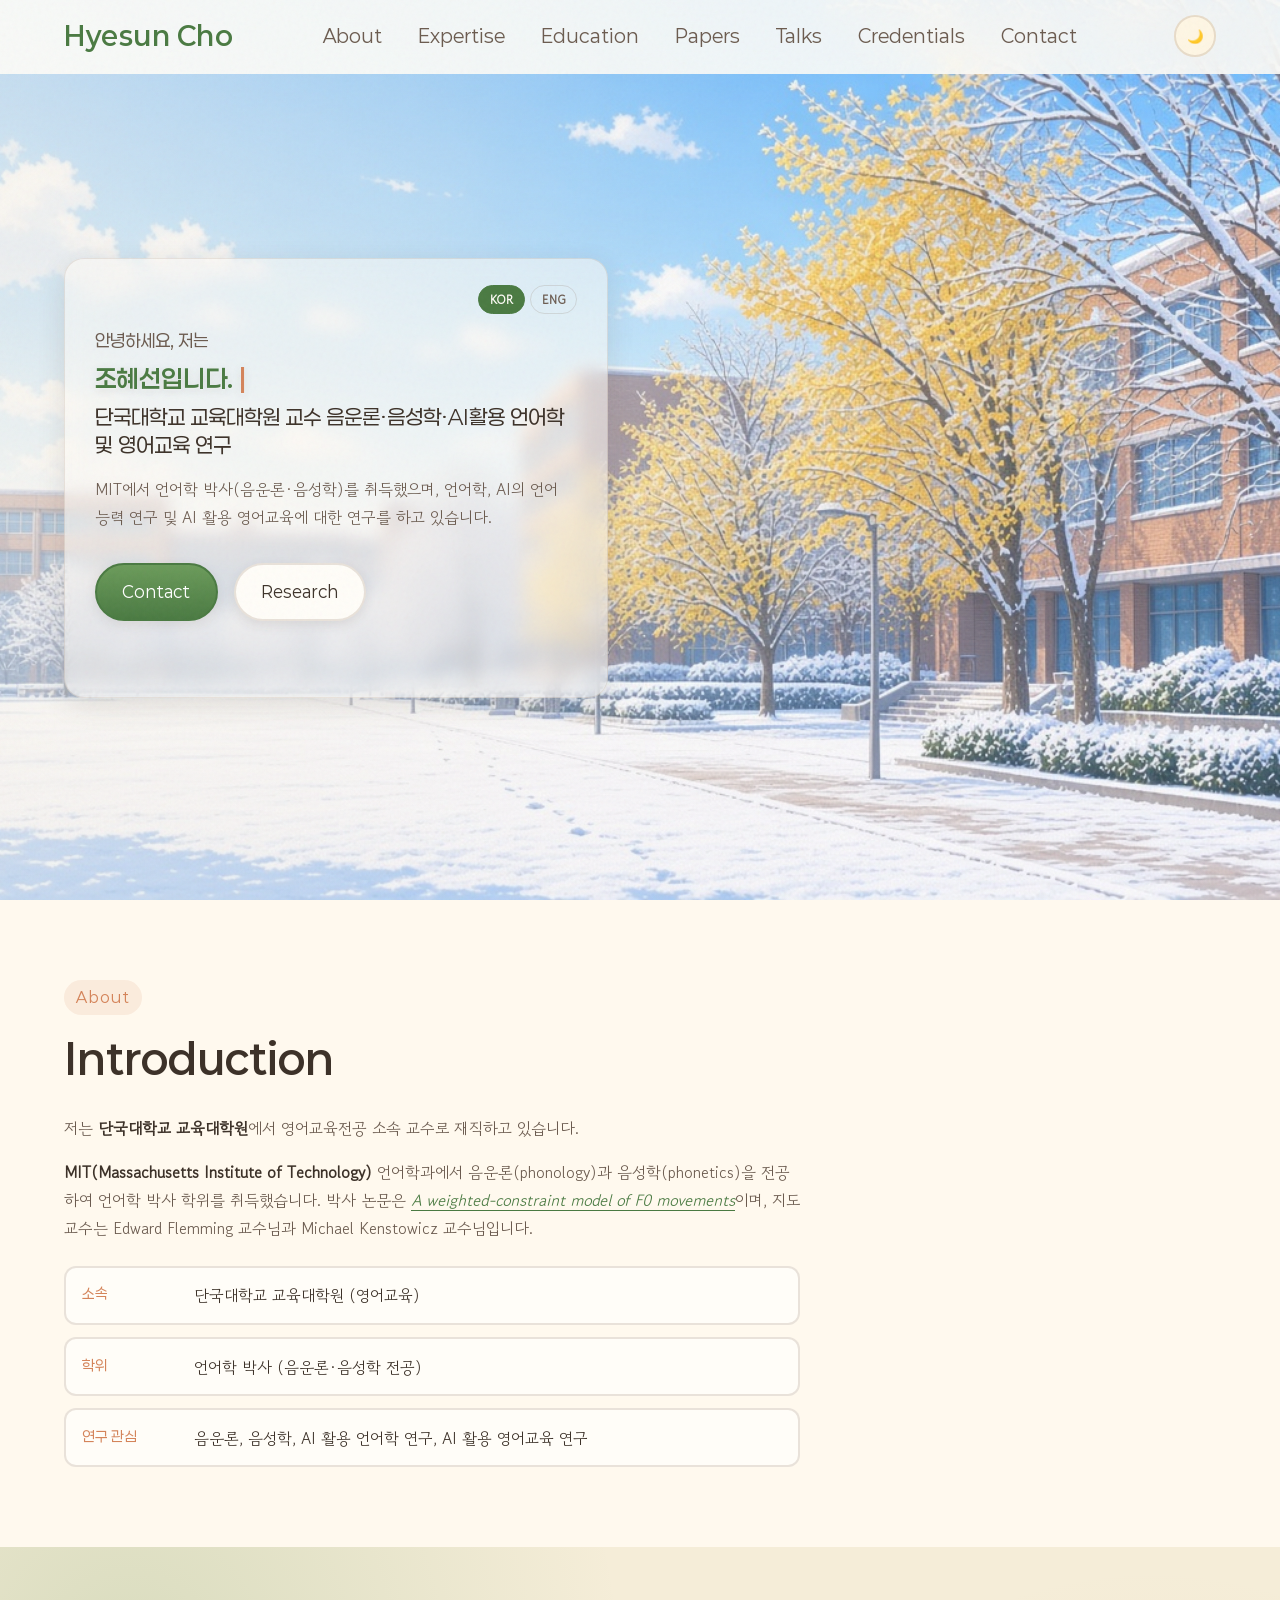
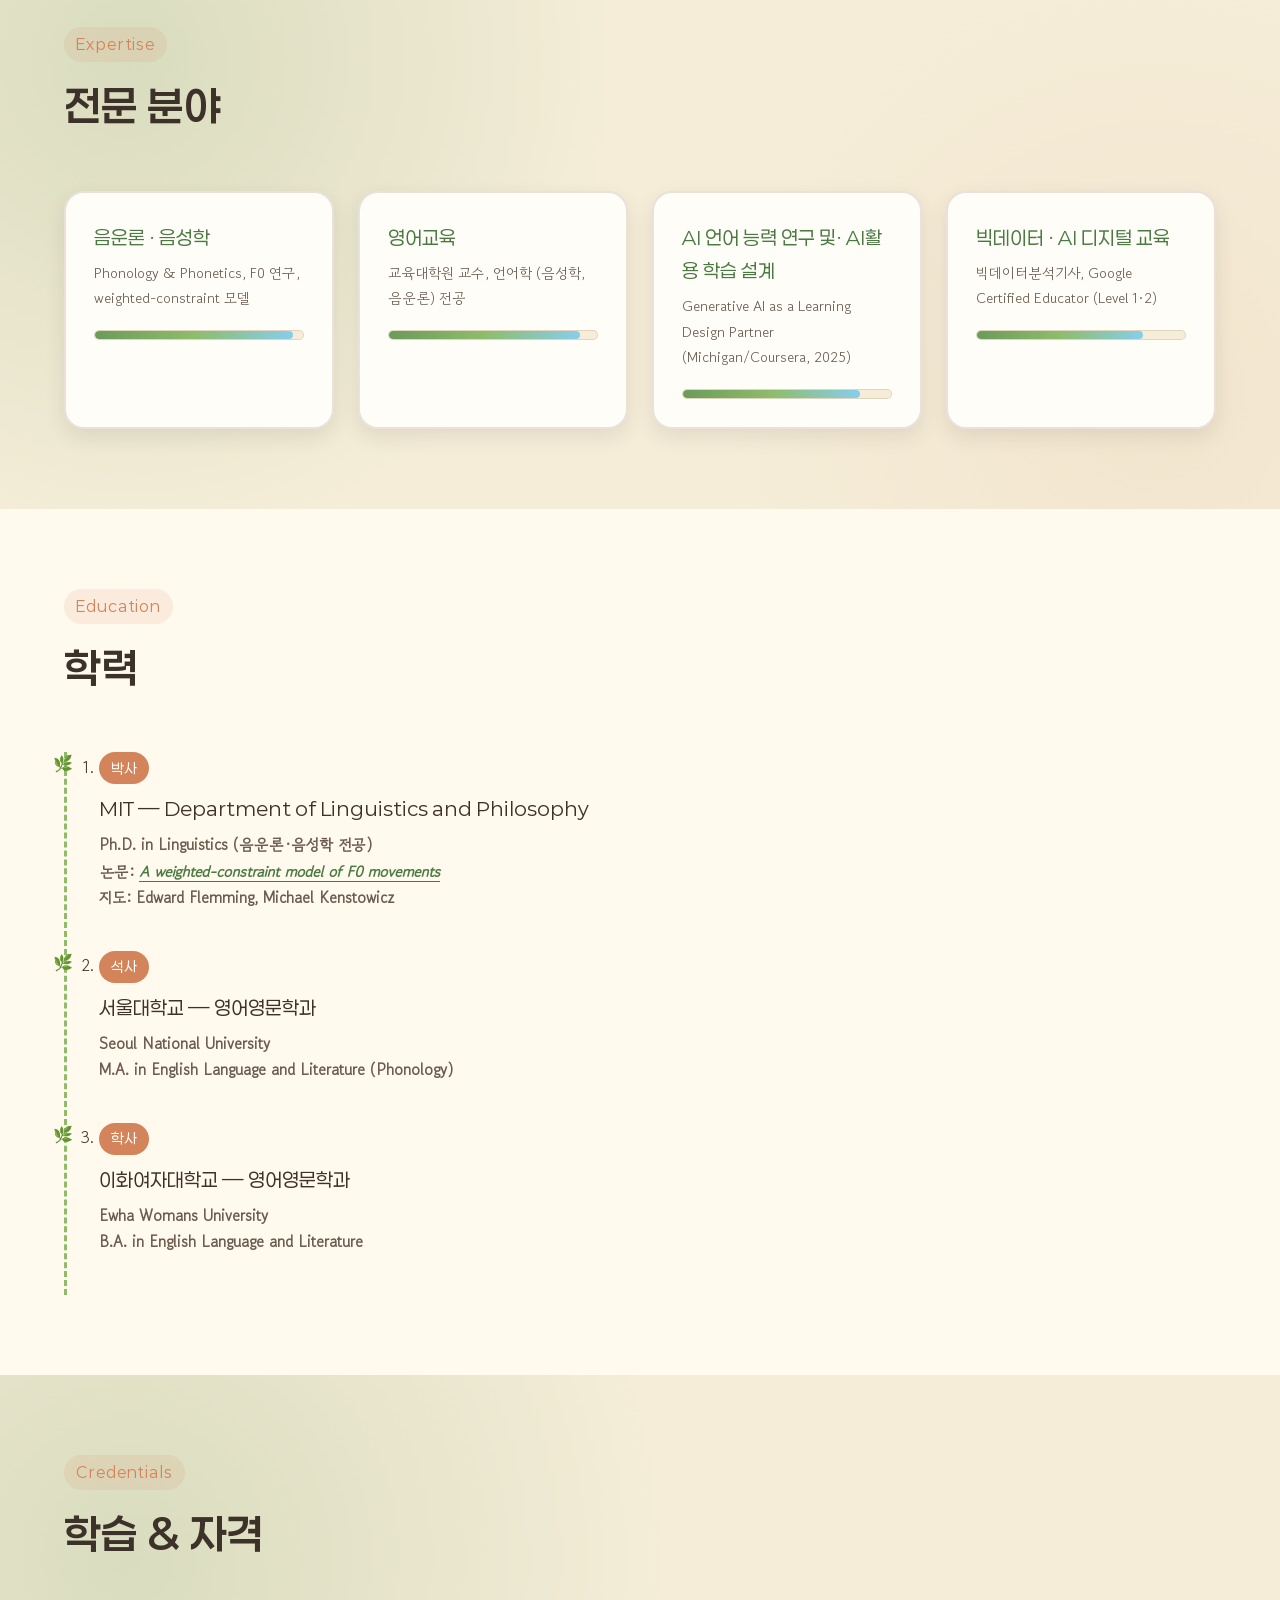
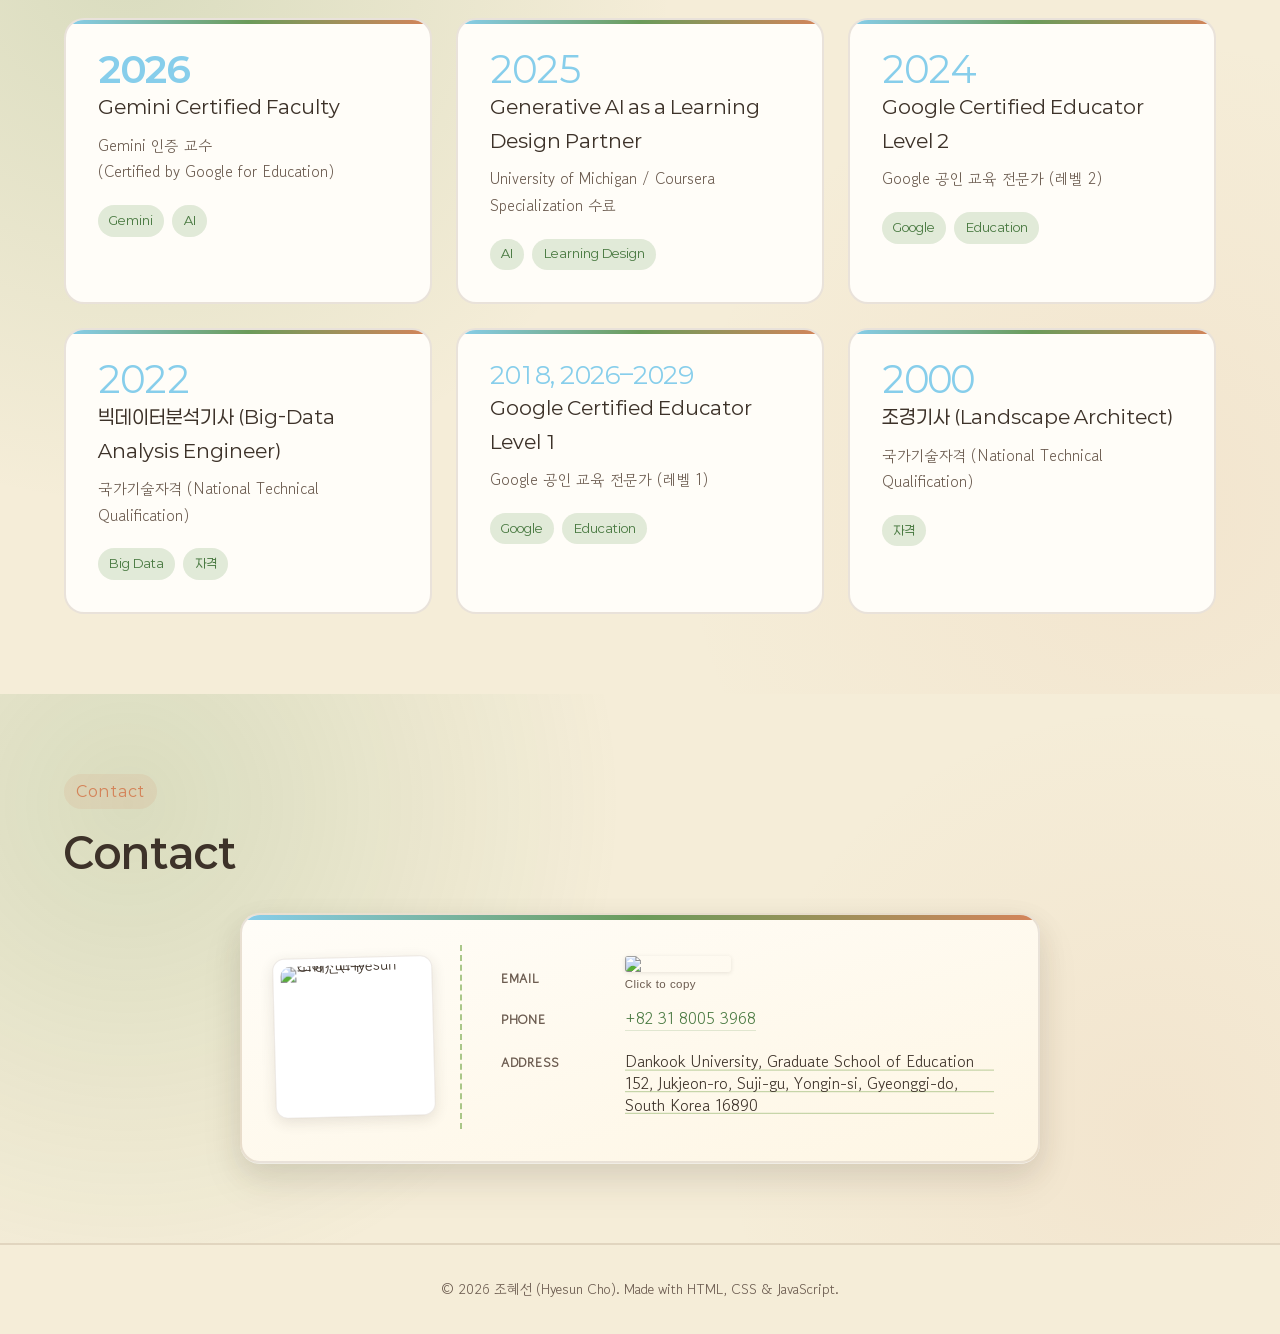
==== index.html @ 1b929aa4 "Paperlogy를 사이트에 넣어 휴대폰에서도 제목 글씨가 같게 보이게 한다. Co-authored-by: Cursor <cursoragent@cursor.com>" ====
<!DOCTYPE html>
<html lang="ko">
<head>
  <meta charset="UTF-8" />
  <meta name="viewport" content="width=device-width, initial-scale=1.0" />
  <meta name="description" content="조혜선(Hyesun Cho) 교수 자기소개 — 단국대학교 교육대학원, 음운론·음성학" />
  <title>조혜선 (Hyesun Cho) | 자기소개</title>
  <link rel="preconnect" href="https://fonts.googleapis.com" />
  <link rel="preconnect" href="https://fonts.gstatic.com" crossorigin />
  <link href="https://fonts.googleapis.com/css2?family=Gowun+Dodum&display=swap" rel="stylesheet" />
  <link rel="stylesheet" href="style.css" />
</head>
<body>
  <a class="skip-link" href="#main">본문으로 건너뛰기</a>

  <header class="site-header" id="top">
    <nav class="nav" aria-label="주요 메뉴">
      <a class="nav__logo" href="index.html">Hyesun Cho</a>
      <button class="nav__toggle" id="menuToggle" aria-expanded="false" aria-controls="navMenu" aria-label="메뉴 열기">
        <span></span>
        <span></span>
        <span></span>
      </button>
      <ul class="nav__menu" id="navMenu">
        <li><a href="#about" class="nav__link">About</a></li>
        <li><a href="#skills" class="nav__link">Expertise</a></li>
        <li><a href="#experience" class="nav__link">Education</a></li>
        <li><a href="papers.html" class="nav__link">Papers</a></li>
        <li><a href="talks.html" class="nav__link">Talks</a></li>
        <li><a href="#projects" class="nav__link">Credentials</a></li>
        <li><a href="#contact" class="nav__link">Contact</a></li>
      </ul>
      <button class="theme-toggle" id="themeToggle" aria-label="다크 모드 전환">
        <span class="theme-toggle__icon" aria-hidden="true">🌙</span>
      </button>
    </nav>
  </header>

  <main id="main">
    <section class="hero" aria-labelledby="heroTitle">
      <div class="hero__backdrop" aria-hidden="true">
        <img class="hero__bg-image" id="heroBgImage" src="hero-bg-campus-ginkgo.jpg" alt="" />
        <div class="hero__overlay"></div>
      </div>

      <div class="hero__inner">
        <div class="hero__content reveal" id="heroContent" lang="ko">
        <div class="hero__lang" role="group" aria-label="언어 선택">
          <button type="button" class="hero__lang-btn is-active" data-lang="ko" aria-pressed="true">KOR</button>
          <button type="button" class="hero__lang-btn" data-lang="en" aria-pressed="false">ENG</button>
        </div>
        <p class="hero__greeting" id="heroGreeting">안녕하세요, 저는</p>
        <h1 class="hero__title" id="heroTitle">
          <span class="hero__name" id="typedName"></span>
          <span class="hero__cursor" aria-hidden="true">|</span>
        </h1>
        <p class="hero__subtitle">
          <span class="hero__subtitle-line" id="heroSubtitle1">단국대학교 교육대학원 교수</span>
          <span class="hero__subtitle-line" id="heroSubtitle2">음운론·음성학·AI활용 언어학 및 영어교육 연구</span>
        </p>
        <p class="hero__desc" id="heroDesc">
          MIT에서 언어학 박사(음운론·음성학)를 취득했으며,
          언어학, AI의 언어 능력 연구 및 AI 활용 영어교육에 대한 연구를 하고 있습니다.
        </p>
        <div class="hero__actions">
          <a href="#contact" class="btn btn--primary"> Contact </a>
          <a href="papers.html" class="btn btn--ghost"> Research </a>
        </div>
        </div>
      </div>
    </section>

    <section class="section" id="about" aria-labelledby="aboutTitle">
      <div class="container">
        <header class="section__header reveal">
          <span class="section__label">About</span>
          <h2 class="section__title" id="aboutTitle"> Introduction </h2>
        </header>
        <div class="about reveal">
          <div class="about__text">
            <p>
              저는 <strong>단국대학교 교육대학원</strong>에서 영어교육전공 소속 교수로 재직하고 있습니다.
            </p>
            <p>
              <strong>MIT(Massachusetts Institute of Technology)</strong> 언어학과에서
              음운론(phonology)과 음성학(phonetics)을 전공하여 언어학 박사 학위를 취득했습니다.
              박사 논문은 <a href="https://dspace.mit.edu/handle/1721.1/62312" target="_blank" rel="noopener noreferrer"><em>A weighted-constraint model of F0 movements</em></a>이며,
              지도교수는 Edward Flemming 교수님과 Michael Kenstowicz 교수님입니다.
            </p>
            <ul class="about__facts">
              <li>
                <span class="about__fact-label">소속</span>
                <span>단국대학교 교육대학원 (영어교육)</span>
              </li>
              <li>
                <span class="about__fact-label">학위</span>
                <span>언어학 박사 (음운론·음성학 전공)</span>
              </li>
              <li>
                <span class="about__fact-label">연구 관심</span>
                <span>음운론, 음성학, AI 활용 언어학 연구, AI 활용 영어교육 연구</span>
              </li>
            </ul>
          </div>
        </div>
      </div>
    </section>

    <section class="section section--alt" id="skills" aria-labelledby="skillsTitle">
      <div class="container">
        <header class="section__header reveal">
          <span class="section__label">Expertise</span>
          <h2 class="section__title" id="skillsTitle">전문 분야</h2>
        </header>
        <ul class="skills-grid reveal">
          <li class="skill-card">
            <h3>음운론 · 음성학</h3>
            <p>Phonology &amp; Phonetics, F0 연구, weighted-constraint 모델</p>
            <div class="skill-bar" data-level="95"><span></span></div>
          </li>
          <li class="skill-card">
            <h3>영어교육</h3>
            <p>교육대학원 교수, 언어학 (음성학, 음운론) 전공</p>
            <div class="skill-bar" data-level="92"><span></span></div>
          </li>
          <li class="skill-card">
            <h3> AI 언어 능력 연구 및· AI활용 학습 설계</h3>
            <p>Generative AI as a Learning Design Partner (Michigan/Coursera, 2025)</p>
            <div class="skill-bar" data-level="85"><span></span></div>
          </li>
          <li class="skill-card">
            <h3>빅데이터 · AI 디지털 교육</h3>
            <p>빅데이터분석기사, Google Certified Educator (Level 1·2)</p>
            <div class="skill-bar" data-level="80"><span></span></div>
          </li>
        </ul>
      </div>
    </section>

    <section class="section" id="experience" aria-labelledby="expTitle">
      <div class="container">
        <header class="section__header reveal">
          <span class="section__label">Education</span>
          <h2 class="section__title" id="expTitle">학력</h2>
        </header>
        <ol class="timeline reveal">
          <li class="timeline__item">
            <time datetime="mit-phd">박사</time>
            <h3>MIT — Department of Linguistics and Philosophy</h3>
            <p>
              Ph.D. in Linguistics (음운론·음성학 전공)<br />
              논문: <a href="https://dspace.mit.edu/handle/1721.1/62312" target="_blank" rel="noopener noreferrer"><em>A weighted-constraint model of F0 movements</em></a><br />
              지도: Edward Flemming, Michael Kenstowicz
            </p>
          </li>
          <li class="timeline__item">
            <time datetime="snu-ma">석사</time>
            <h3>서울대학교 — 영어영문학과</h3>
            <p>
              Seoul National University<br />
              M.A. in English Language and Literature (Phonology)
            </p>
          </li>
          <li class="timeline__item">
            <time datetime="ewha-ba">학사</time>
            <h3>이화여자대학교 — 영어영문학과</h3>
            <p>
              Ewha Womans University<br />
              B.A. in English Language and Literature
            </p>
          </li>
        </ol>
      </div>
    </section>

    <section class="section section--alt" id="projects" aria-labelledby="projectsTitle">
      <div class="container">
        <header class="section__header reveal">
          <span class="section__label">Credentials</span>
          <h2 class="section__title" id="projectsTitle">학습 &amp; 자격</h2>
        </header>
        <div class="projects reveal">
          <article class="project-card" tabindex="0">
            <span class="project-card__num"><strong>2026</strong></span>
            <h3>Gemini Certified Faculty</h3>
            <p>Gemini 인증 교수<br />(Certified by Google for Education)</p>
            <ul class="project-card__tags">
              <li>Gemini</li>
              <li>AI</li>
            </ul>
          </article>
          <article class="project-card" tabindex="0">
            <span class="project-card__num">2025</span>
            <h3>Generative AI as a Learning Design Partner</h3>
            <p>University of Michigan / Coursera Specialization 수료</p>
            <ul class="project-card__tags">
              <li>AI</li>
              <li>Learning Design</li>
            </ul>
          </article>
          <article class="project-card" tabindex="0">
            <span class="project-card__num">2024</span>
            <h3>Google Certified Educator Level 2</h3>
            <p>Google 공인 교육 전문가 (레벨 2)</p>
            <ul class="project-card__tags">
              <li>Google</li>
              <li>Education</li>
            </ul>
          </article>
          <article class="project-card" tabindex="0">
            <span class="project-card__num">2022</span>
            <h3>빅데이터분석기사 (Big-Data Analysis Engineer)</h3>
            <p>국가기술자격 (National Technical Qualification)</p>
            <ul class="project-card__tags">
              <li>Big Data</li>
              <li>자격</li>
            </ul>
          </article>
          <article class="project-card" tabindex="0">
            <span class="project-card__num project-card__num--range">2018, 2026–2029</span>
            <h3>Google Certified Educator Level 1</h3>
            <p>Google 공인 교육 전문가 (레벨 1)</p>
            <ul class="project-card__tags">
              <li>Google</li>
              <li>Education</li>
            </ul>
          </article>
          <article class="project-card" tabindex="0">
            <span class="project-card__num">2000</span>
            <h3>조경기사 (Landscape Architect)</h3>
            <p>국가기술자격 (National Technical Qualification)</p>
            <ul class="project-card__tags">
              <li>자격</li>
            </ul>
          </article>
        </div>
      </div>
    </section>

    <section class="section section--alt" id="contact" aria-labelledby="contactTitle">
      <div class="container">
        <header class="section__header reveal">
          <span class="section__label">Contact</span>
          <h2 class="section__title" id="contactTitle">Contact</h2>
        </header>
        <div class="contact-panel reveal">
          <div class="contact-panel__inner">
            <figure class="contact-panel__photo">
              <img src="profile.png" alt="조혜선(Hyesun Cho) 교수" width="160" height="160" loading="lazy" />
            </figure>
            <dl class="contact-list">
              <div class="contact-list__row">
                <dt>Email</dt>
                <dd>
                  <button
                    type="button"
                    class="contact-email-copy"
                    data-copy="hscho@dankook.ac.kr"
                    aria-label="이메일 주소 복사: hscho@dankook.ac.kr"
                  >
                    <img
                      src="email-hscho.png"
                      alt="hscho@dankook.ac.kr"
                      width="240"
                      height="36"
                      loading="lazy"
                    />
                    <span class="contact-email-copy__hint">Click to copy</span>
                  </button>
                </dd>
              </div>
              <div class="contact-list__row">
                <dt>Phone</dt>
                <dd><a href="tel:+823180053968">+82 31 8005 3968</a></dd>
              </div>
              <div class="contact-list__row">
                <dt>Address</dt>
                <dd class="contact-list__address-note">
                  Dankook University, Graduate School of Education<br />
                  152, Jukjeon-ro, Suji-gu, Yongin-si, Gyeonggi-do, South Korea 16890
                </dd>
              </div>
            </dl>
          </div>
        </div>
      </div>
    </section>
  </main>

  <footer class="site-footer">
    <p>&copy; <span id="year"></span> 조혜선 (Hyesun Cho). Made with HTML, CSS &amp; JavaScript.</p>
    <a href="#top" class="back-to-top" id="backToTop" aria-label="맨 위로">
      <span class="back-to-top__arrow" aria-hidden="true">↑</span>
      <span class="back-to-top__label">TOP</span>
    </a>
  </footer>

  <script src="script.js"></script>
</body>
</html>
---- style.css ----
@font-face {
  font-family: "Paperlogy";
  font-weight: 400;
  font-style: normal;
  font-display: swap;
  src: url("fonts/Paperlogy-4Regular.woff2") format("woff2");
}

@font-face {
  font-family: "Paperlogy";
  font-weight: 600;
  font-style: normal;
  font-display: swap;
  src: url("fonts/Paperlogy-6SemiBold.woff2") format("woff2");
}

@font-face {
  font-family: "Paperlogy";
  font-weight: 700;
  font-style: normal;
  font-display: swap;
  src: url("fonts/Paperlogy-7Bold.woff2") format("woff2");
}

/* ===== Ghibli-inspired design tokens ===== */
:root {
  --font-sans: "Gowun Dodum", "Apple SD Gothic Neo", "Malgun Gothic", sans-serif;
  --font-display: "Paperlogy", "Apple SD Gothic Neo", "Malgun Gothic", sans-serif;

  --color-sky-top: #4DB8E8;
  --color-sky-mid: #87CEEB;
  --color-sky-bottom: #C8EBFA;
  --color-grass: #6b9b5a;
  --color-grass-dark: #4a7a42;
  --color-hill: #8fbc6b;
  --color-bg: #fff9ee;
  --color-bg-alt: #f5edd8;
  --color-surface: #fffdf8;
  --color-surface-warm: #fef6e4;
  --color-text: #3d3229;
  --color-text-muted: #6b5b4f;
  --color-accent: #5a8f4a;
  --color-accent-warm: #d4845a;
  --color-accent-soft: rgba(90, 143, 74, 0.18);
  --color-accent-hover: #4a7a3e;
  --color-border: rgba(109, 76, 46, 0.15);
  --color-shadow: rgba(61, 50, 41, 0.1);
  --color-cloud: rgba(255, 255, 255, 0.92);

  --header-height: 4.5rem;
  --radius: 1.25rem;
  --radius-sm: 0.75rem;
  --radius-pill: 999px;
  --transition: 0.3s cubic-bezier(0.4, 0, 0.2, 1);
  --max-width: 72rem;
}

[data-theme="dark"] {
  --color-sky-top: #1a2d42;
  --color-sky-mid: #243b55;
  --color-sky-bottom: #2d4a63;
  --color-grass: #3d5c3a;
  --color-grass-dark: #2a4228;
  --color-hill: #4a6b48;
  --color-bg: #1e2a35;
  --color-bg-alt: #243240;
  --color-surface: #2a3844;
  --color-surface-warm: #2f3d4a;
  --color-text: #f0ebe3;
  --color-text-muted: #b8aea3;
  --color-accent: #8fbc6b;
  --color-accent-warm: #e8a87c;
  --color-accent-soft: rgba(143, 188, 107, 0.2);
  --color-accent-hover: #a8d484;
  --color-border: rgba(240, 235, 227, 0.12);
  --color-shadow: rgba(0, 0, 0, 0.35);
  --color-cloud: rgba(255, 255, 255, 0.08);
}

/* ===== Reset & base ===== */
*,
*::before,
*::after {
  box-sizing: border-box;
  margin: 0;
  padding: 0;
}

html {
  scroll-behavior: smooth;
}

body {
  font-family: var(--font-sans);
  font-size: 1rem;
  line-height: 1.75;
  color: var(--color-text);
  background: var(--color-bg);
  transition: background var(--transition), color var(--transition);
  overflow-x: hidden;
}

body::before {
  content: "";
  position: fixed;
  inset: 0;
  pointer-events: none;
  z-index: 9998;
  opacity: 0.04;
  background-image: url("data:image/svg+xml,%3Csvg viewBox='0 0 256 256' xmlns='http://www.w3.org/2000/svg'%3E%3Cfilter id='n'%3E%3CfeTurbulence type='fractalNoise' baseFrequency='0.9' numOctaves='4' stitchTiles='stitch'/%3E%3C/filter%3E%3Crect width='100%25' height='100%25' filter='url(%23n)'/%3E%3C/svg%3E");
}

img {
  max-width: 100%;
  display: block;
}

a {
  color: var(--color-accent);
  text-decoration: none;
}

a:hover {
  color: var(--color-accent-hover);
}

ul {
  list-style: none;
}

/* ===== Utilities ===== */
.container {
  width: min(100% - 2rem, var(--max-width));
  margin-inline: auto;
}

.skip-link {
  position: absolute;
  top: -100%;
  left: 1rem;
  z-index: 9999;
  padding: 0.5rem 1rem;
  background: var(--color-accent);
  color: #fff;
  border-radius: var(--radius-sm);
  font-family: var(--font-display);
}

.skip-link:focus {
  top: 1rem;
}

.reveal {
  opacity: 0;
  transform: translateY(1.5rem);
  transition: opacity 0.7s ease, transform 0.7s ease;
}

.reveal.is-visible {
  opacity: 1;
  transform: translateY(0);
}

.papers-page .papers-category.reveal,
.talks-page .papers-category.reveal {
  opacity: 1;
  transform: none;
}

/* ===== Header & nav ===== */
.site-header {
  position: fixed;
  inset: 0 0 auto;
  z-index: 100;
  min-height: var(--header-height);
  background: color-mix(in srgb, var(--color-surface) 88%, transparent);
  backdrop-filter: blur(14px);
  border-bottom: 2px solid transparent;
  transition: border-color var(--transition), box-shadow var(--transition);
}

.site-header.is-scrolled {
  border-color: var(--color-border);
  box-shadow: 0 4px 20px var(--color-shadow);
}

.nav {
  display: flex;
  align-items: center;
  justify-content: space-between;
  min-height: var(--header-height);
  padding: 0.65rem 0;
  width: min(100% - 2rem, var(--max-width));
  margin-inline: auto;
  gap: 1rem;
}

.nav__logo {
  font-family: var(--font-display);
  font-size: clamp(1.25rem, 2.8vw, 1.65rem);
  font-weight: 600;
  color: var(--color-grass-dark);
  letter-spacing: 0.02em;
  white-space: nowrap;
  flex-shrink: 0;
}

[data-theme="dark"] .nav__logo {
  color: var(--color-accent);
}

.nav__menu {
  display: flex;
  flex-wrap: wrap;
  justify-content: flex-end;
  gap: 0.4rem 0.25rem;
}

.nav__link {
  padding: 0.55rem 1rem;
  font-family: var(--font-display);
  font-size: clamp(1rem, 1.5vw, 1.15rem);
  font-weight: 400;
  color: var(--color-text-muted);
  border-radius: var(--radius-pill);
  transition: color var(--transition), background var(--transition), transform 0.15s ease;
}

.nav__link:hover,
.nav__link.is-active {
  color: var(--color-grass-dark);
  background: var(--color-accent-soft);
}

[data-theme="dark"] .nav__link:hover,
[data-theme="dark"] .nav__link.is-active {
  color: var(--color-accent);
}

.nav__toggle {
  display: none;
  flex-direction: column;
  gap: 5px;
  padding: 0.5rem;
  background: var(--color-surface-warm);
  border: 2px solid var(--color-border);
  border-radius: var(--radius-sm);
  cursor: pointer;
}

.nav__toggle span {
  display: block;
  width: 22px;
  height: 2px;
  background: var(--color-text);
  border-radius: 2px;
  transition: transform var(--transition), opacity var(--transition);
}

.nav__toggle.is-open span:nth-child(1) {
  transform: translateY(7px) rotate(45deg);
}

.nav__toggle.is-open span:nth-child(2) {
  opacity: 0;
}

.nav__toggle.is-open span:nth-child(3) {
  transform: translateY(-7px) rotate(-45deg);
}

.theme-toggle {
  display: flex;
  align-items: center;
  justify-content: center;
  width: 2.6rem;
  height: 2.6rem;
  margin-left: 0.5rem;
  border: 2px solid var(--color-border);
  border-radius: 50%;
  background: var(--color-surface-warm);
  cursor: pointer;
  transition: transform var(--transition), background var(--transition);
}

.theme-toggle:hover {
  transform: scale(1.08) rotate(-8deg);
}

/* ===== Buttons ===== */
.btn {
  display: inline-flex;
  align-items: center;
  justify-content: center;
  padding: 0.8rem 1.6rem;
  font-family: var(--font-display);
  font-size: 1rem;
  font-weight: 400;
  border-radius: var(--radius-pill);
  border: 2px solid transparent;
  cursor: pointer;
  transition: background var(--transition), color var(--transition), border-color var(--transition), transform 0.15s ease, box-shadow var(--transition);
  box-shadow: 0 4px 12px var(--color-shadow);
}

.btn:active {
  transform: scale(0.97);
}

.btn--primary {
  background: linear-gradient(180deg, var(--color-grass) 0%, var(--color-grass-dark) 100%);
  color: #fff;
  border-color: var(--color-grass-dark);
}

.btn--primary:hover {
  background: linear-gradient(180deg, var(--color-hill) 0%, var(--color-grass) 100%);
  color: #fff;
  box-shadow: 0 6px 18px var(--color-shadow);
}

.btn--ghost {
  border-color: var(--color-border);
  color: var(--color-text);
  background: var(--color-surface);
}

.btn--ghost:hover {
  border-color: var(--color-accent-warm);
  color: var(--color-accent-warm);
  background: var(--color-surface-warm);
}

.btn--full {
  width: 100%;
}

/* ===== Hero — Ghibli countryside ===== */
.hero {
  position: relative;
  min-height: 100vh;
  display: flex;
  align-items: center;
  padding: calc(var(--header-height) + 3rem) 1rem 4rem;
  overflow: hidden;
}

.hero__backdrop {
  position: absolute;
  inset: 0;
  z-index: 0;
  pointer-events: none;
}

.hero__bg-image {
  width: 100%;
  height: 100%;
  object-fit: cover;
  object-position: center 40%;
}

.hero__overlay {
  position: absolute;
  inset: 0;
  background: linear-gradient(
    105deg,
    rgba(245, 240, 230, 0.55) 0%,
    rgba(245, 240, 230, 0.38) 32%,
    rgba(245, 240, 230, 0.18) 50%,
    rgba(245, 240, 230, 0.06) 70%,
    transparent 100%
  );
}

[data-theme="dark"] .hero__overlay {
  background: linear-gradient(
    105deg,
    rgba(30, 42, 53, 0.65) 0%,
    rgba(30, 42, 53, 0.45) 32%,
    rgba(30, 42, 53, 0.22) 50%,
    rgba(30, 42, 53, 0.08) 70%,
    transparent 100%
  );
}

.hero__inner {
  position: relative;
  z-index: 4;
  display: flex;
  align-items: center;
  justify-content: flex-start;
  width: min(100% - 2rem, var(--max-width));
  margin-inline: auto;
}

.hero__content {
  position: relative;
  min-width: 0;
  max-width: 34rem;
  padding: 1.6rem 1.85rem 1.75rem;
  border-radius: var(--radius);
  background: rgba(255, 252, 245, 0.52);
  border: 1px solid rgba(109, 76, 46, 0.12);
  box-shadow: 0 8px 28px rgba(61, 50, 41, 0.12);
  backdrop-filter: blur(8px);
}

[data-theme="dark"] .hero__bg-image {
  filter: brightness(0.65) saturate(0.9);
}

[data-theme="dark"] .hero__content {
  background: rgba(42, 56, 68, 0.55);
  border-color: rgba(240, 235, 227, 0.1);
}

.hero__lang {
  display: flex;
  justify-content: flex-end;
  gap: 0.35rem;
  margin-bottom: 0.75rem;
}

.hero__lang-btn {
  padding: 0.3rem 0.65rem;
  font-family: var(--font-body);
  font-size: 0.75rem;
  font-weight: 600;
  letter-spacing: 0.04em;
  color: var(--color-text-muted);
  background: transparent;
  border: 1px solid var(--color-border);
  border-radius: var(--radius-pill);
  cursor: pointer;
  transition: color var(--transition), background var(--transition), border-color var(--transition);
}

.hero__lang-btn:hover {
  color: var(--color-grass-dark);
  border-color: var(--color-hill);
}

.hero__lang-btn.is-active {
  color: var(--color-surface);
  background: var(--color-grass-dark);
  border-color: var(--color-grass-dark);
}

[data-theme="dark"] .hero__lang-btn.is-active {
  color: var(--color-bg);
  background: var(--color-accent);
  border-color: var(--color-accent);
}

.hero__greeting {
  font-family: var(--font-display);
  font-size: 1.1rem;
  color: var(--color-text-muted);
  margin-bottom: 0.5rem;
}

/* 이름(조혜선입니다. / Hyesun Cho.)만 원래 제목 크기의 70% — KOR·ENG 동일 */
.hero__title {
  font-family: var(--font-display);
  font-size: clamp(1.28rem, 3vw, 1.55rem);
  font-weight: 600;
  line-height: 1.2;
  margin-bottom: 0.55rem;
  color: var(--color-text);
  text-shadow: 0 1px 2px rgba(255, 255, 255, 0.4), 0 2px 8px rgba(61, 50, 41, 0.15);
}

#heroContent[lang="ko"] .hero__greeting,
#heroContent[lang="en"] .hero__greeting {
  font-size: 1.1rem;
}

[data-theme="dark"] .hero__title {
  text-shadow: 0 2px 8px rgba(0, 0, 0, 0.35);
}

.hero__name {
  color: var(--color-grass-dark);
  font-style: normal;
}

[data-theme="dark"] .hero__name {
  color: var(--color-accent);
}

.hero__cursor {
  color: var(--color-accent-warm);
  animation: blink 1s step-end infinite;
}

@keyframes blink {
  50% { opacity: 0; }
}

.hero__subtitle {
  font-family: var(--font-display);
  font-size: clamp(1.05rem, 2.5vw, 1.3rem);
  font-weight: 400;
  margin-bottom: 1rem;
  color: var(--color-text);
  line-height: 1.35;
}

#heroContent[lang="en"] .hero__subtitle {
  font-size: clamp(0.88rem, 2vw, 1.08rem);
  line-height: 1.4;
}
}

.hero__subtitle-line {
  display: block;
}

.hero__desc {
  max-width: 36rem;
  color: var(--color-text-muted);
  margin-bottom: 2rem;
}

.hero__actions {
  display: flex;
  flex-wrap: wrap;
  gap: 1rem;
  margin-bottom: 3rem;
}

/* ===== Sections ===== */
.section {
  padding: 5rem 0;
  position: relative;
}

.section--alt {
  background: var(--color-bg-alt);
  background-image:
    radial-gradient(circle at 10% 20%, var(--color-accent-soft) 0%, transparent 40%),
    radial-gradient(circle at 90% 80%, rgba(212, 132, 90, 0.08) 0%, transparent 35%);
}

.section__header {
  margin-bottom: 3rem;
}

#about .section__header {
  margin-bottom: 1.15rem;
}

.section__label {
  display: inline-block;
  font-family: var(--font-display);
  font-size: 0.95rem;
  letter-spacing: 0.06em;
  color: var(--color-accent-warm);
  margin-bottom: 0.5rem;
  padding: 0.25rem 0.75rem;
  background: color-mix(in srgb, var(--color-accent-warm) 12%, transparent);
  border-radius: var(--radius-pill);
}

.section__title {
  font-family: var(--font-display);
  font-size: clamp(1.85rem, 4vw, 2.6rem);
  font-weight: 600;
  color: var(--color-text);
}

.section__lead {
  margin-top: 0.75rem;
  color: var(--color-text-muted);
}

/* ===== About ===== */
.about {
  max-width: 46rem;
}

.about__text p {
  margin-bottom: 1rem;
  color: var(--color-text-muted);
}

.about__text strong {
  color: var(--color-text);
}

.about__text a,
.timeline__item a {
  color: var(--color-grass-dark);
  text-decoration: underline;
  text-underline-offset: 3px;
}

.about__text a:hover,
.timeline__item a:hover {
  color: var(--color-accent-warm);
}

.about__text a em,
.timeline__item a em {
  font-style: italic;
}

.about__facts {
  margin-top: 1.5rem;
  display: grid;
  gap: 0.75rem;
}

.about__facts li {
  display: grid;
  grid-template-columns: 6rem 1fr;
  gap: 1rem;
  padding: 0.85rem 1rem;
  background: var(--color-surface);
  border: 2px solid var(--color-border);
  border-radius: var(--radius-sm);
}

.about__fact-label {
  font-family: var(--font-display);
  font-size: 0.9rem;
  color: var(--color-accent-warm);
}

/* ===== Skills ===== */
.skills-grid {
  display: grid;
  grid-template-columns: repeat(auto-fit, minmax(260px, 1fr));
  gap: 1.5rem;
}

.skill-card {
  padding: 1.75rem;
  background: var(--color-surface);
  border: 2px solid var(--color-border);
  border-radius: var(--radius);
  box-shadow: 0 8px 20px var(--color-shadow);
  transition: transform var(--transition), box-shadow var(--transition);
}

.skill-card:hover {
  transform: translateY(-6px) rotate(-0.5deg);
  box-shadow: 0 14px 32px var(--color-shadow);
}

.skill-card h3 {
  font-family: var(--font-display);
  font-size: 1.2rem;
  font-weight: 400;
  margin-bottom: 0.35rem;
  color: var(--color-grass-dark);
}

[data-theme="dark"] .skill-card h3 {
  color: var(--color-accent);
}

.skill-card p {
  font-size: 0.9rem;
  color: var(--color-text-muted);
  margin-bottom: 1.25rem;
}

.skill-bar {
  height: 10px;
  background: var(--color-bg-alt);
  border-radius: var(--radius-pill);
  overflow: hidden;
  border: 1px solid var(--color-border);
}

.skill-bar span {
  display: block;
  height: 100%;
  width: 0;
  background: linear-gradient(90deg, var(--color-grass), var(--color-hill), var(--color-sky-mid));
  border-radius: var(--radius-pill);
  transition: width 1.2s cubic-bezier(0.4, 0, 0.2, 1) 0.2s;
}

.skill-bar.is-animated span {
  width: var(--level, 0%);
}

/* ===== Timeline ===== */
.timeline {
  position: relative;
  padding-left: 2rem;
  border-left: 3px dashed var(--color-hill);
}

.timeline__item {
  position: relative;
  padding-bottom: 2.5rem;
}

.timeline__item::before {
  content: "🌿";
  position: absolute;
  left: calc(-2rem - 0.85rem);
  top: 0.1rem;
  font-size: 1rem;
  line-height: 1;
  filter: grayscale(0.2);
}

.timeline__item time {
  display: inline-block;
  font-family: var(--font-display);
  font-size: 0.9rem;
  color: #fff;
  background: var(--color-accent-warm);
  padding: 0.2rem 0.75rem;
  border-radius: var(--radius-pill);
  margin-bottom: 0.5rem;
}

.timeline__item h3 {
  font-family: var(--font-display);
  font-size: 1.2rem;
  font-weight: 400;
  margin-bottom: 0.35rem;
}

.timeline__item p {
  color: var(--color-text-muted);
  font-size: 0.95rem;
  font-weight: 700;
}

/* ===== Projects / Credentials ===== */
.projects {
  display: grid;
  grid-template-columns: repeat(auto-fit, minmax(280px, 1fr));
  gap: 1.5rem;
}

.project-card {
  padding: 2rem;
  background: var(--color-surface);
  border: 2px solid var(--color-border);
  border-radius: var(--radius);
  transition: transform var(--transition), border-color var(--transition), box-shadow var(--transition);
  cursor: default;
  position: relative;
  overflow: hidden;
}

.project-card::before {
  content: "";
  position: absolute;
  top: 0;
  left: 0;
  right: 0;
  height: 4px;
  background: linear-gradient(90deg, var(--color-sky-mid), var(--color-grass), var(--color-accent-warm));
}

.project-card:hover,
.project-card:focus-visible {
  outline: none;
  transform: translateY(-8px) rotate(0.5deg);
  border-color: var(--color-hill);
  box-shadow: 0 16px 36px var(--color-shadow);
}

.project-card__num {
  font-family: var(--font-display);
  font-size: 2.2rem;
  font-weight: 400;
  color: var(--color-sky-mid);
  line-height: 1;
  margin-bottom: 0.75rem;
}

.project-card__num strong {
  font-weight: 700;
}

.project-card__num--range {
  font-size: 1.45rem;
  line-height: 1.2;
}

[data-theme="dark"] .project-card__num {
  color: var(--color-accent);
}

.project-card h3 {
  font-family: var(--font-display);
  font-size: 1.2rem;
  font-weight: 400;
  margin-bottom: 0.5rem;
}

.project-card p {
  font-size: 0.95rem;
  color: var(--color-text-muted);
  margin-bottom: 1.25rem;
}

.project-card__tags {
  display: flex;
  flex-wrap: wrap;
  gap: 0.5rem;
}

.project-card__tags li {
  font-size: 0.78rem;
  font-family: var(--font-display);
  padding: 0.3rem 0.7rem;
  background: var(--color-accent-soft);
  color: var(--color-grass-dark);
  border-radius: var(--radius-pill);
}

[data-theme="dark"] .project-card__tags li {
  color: var(--color-accent);
}

/* ===== Contact ===== */
#contact .section__header {
  margin-bottom: 1.5rem;
}

.contact-panel {
  position: relative;
  max-width: 50rem;
  margin-inline: auto;
  padding: 0;
  overflow: hidden;
  background: linear-gradient(165deg, var(--color-surface) 0%, var(--color-surface-warm) 100%);
  border: 2px solid var(--color-border);
  border-radius: var(--radius);
  box-shadow:
    0 1px 0 color-mix(in srgb, #fff 60%, transparent),
    0 10px 28px var(--color-shadow),
    0 20px 44px rgba(61, 50, 41, 0.08);
  transition: transform var(--transition), box-shadow var(--transition), border-color var(--transition);
}

.contact-panel::before {
  content: "";
  position: absolute;
  top: 0;
  left: 0;
  right: 0;
  height: 5px;
  background: linear-gradient(90deg, var(--color-sky-mid), var(--color-grass), var(--color-accent-warm));
}

.contact-panel:hover {
  transform: translateY(-6px);
  border-color: color-mix(in srgb, var(--color-hill) 55%, var(--color-border));
  box-shadow:
    0 1px 0 color-mix(in srgb, #fff 60%, transparent),
    0 16px 36px var(--color-shadow),
    0 28px 52px rgba(61, 50, 41, 0.12);
}

[data-theme="dark"] .contact-panel {
  box-shadow:
    0 1px 0 rgba(255, 255, 255, 0.06),
    0 12px 32px rgba(0, 0, 0, 0.35);
}

[data-theme="dark"] .contact-panel:hover {
  box-shadow:
    0 1px 0 rgba(255, 255, 255, 0.08),
    0 18px 40px rgba(0, 0, 0, 0.45);
}

.contact-panel__inner {
  display: flex;
  gap: 1.65rem;
  align-items: center;
  padding: 1.85rem 2rem 2rem;
}

.contact-panel__photo {
  flex: 0 0 auto;
  width: 10rem;
  margin: 0;
  padding: 0.45rem;
  border-radius: var(--radius-sm);
  background: #fff;
  border: 1px solid color-mix(in srgb, var(--color-border) 80%, transparent);
  box-shadow:
    0 4px 14px rgba(61, 50, 41, 0.12),
    inset 0 0 0 1px rgba(255, 255, 255, 0.6);
  line-height: 0;
  transform: rotate(-1.5deg);
  transition: transform var(--transition);
}

.contact-panel:hover .contact-panel__photo {
  transform: rotate(0deg);
}

[data-theme="dark"] .contact-panel__photo {
  background: color-mix(in srgb, var(--color-surface-warm) 90%, #fff);
}

.contact-panel__photo img {
  display: block;
  width: 100%;
  height: auto;
  border-radius: calc(var(--radius-sm) - 2px);
  object-fit: contain;
  object-position: center;
}

.contact-list {
  flex: 1;
  min-width: 0;
  margin: 0;
  padding: 0.25rem 0 0.25rem 1.65rem;
  border-left: 2px dashed color-mix(in srgb, var(--color-hill) 70%, var(--color-border));
}

.contact-list__row {
  display: grid;
  grid-template-columns: 6.5rem 1fr;
  gap: 0.5rem 1.25rem;
  align-items: baseline;
  padding: 0.45rem 0.75rem;
  margin-bottom: 0.2rem;
  border-radius: var(--radius-sm);
  border-bottom: none;
  transition: background var(--transition);
}

.contact-list__row:hover {
  background: color-mix(in srgb, var(--color-accent-soft) 55%, transparent);
}

.contact-list__row:last-child {
  margin-bottom: 0;
}

.contact-list dt {
  margin: 0;
  font-size: 0.8rem;
  font-weight: 700;
  letter-spacing: 0.06em;
  text-transform: uppercase;
  color: var(--color-text-muted);
}

.contact-list dd {
  margin: 0;
  font-size: 1rem;
  line-height: 1.35;
  color: var(--color-text);
}

.contact-list__address-note {
  padding: 0.15rem 0 0.1rem;
  background-image: linear-gradient(
    to bottom,
    transparent calc(1.35em - 1px),
    color-mix(in srgb, var(--color-hill) 55%, var(--color-border)) calc(1.35em - 1px),
    color-mix(in srgb, var(--color-hill) 55%, var(--color-border)) 1.35em
  );
  background-size: 100% 1.35em;
}

[data-theme="dark"] .contact-list__address-note {
  background-image: linear-gradient(
    to bottom,
    transparent calc(1.35em - 1px),
    color-mix(in srgb, var(--color-border) 80%, transparent) calc(1.35em - 1px),
    color-mix(in srgb, var(--color-border) 80%, transparent) 1.35em
  );
}

.contact-email-copy {
  display: inline-flex;
  flex-direction: column;
  align-items: flex-start;
  gap: 0.35rem;
  margin: 0;
  padding: 0;
  border: none;
  background: none;
  cursor: pointer;
  text-align: left;
  border-radius: var(--radius-sm);
  transition: transform 0.15s ease, opacity var(--transition);
}

.contact-email-copy:hover {
  transform: translateY(-1px);
  opacity: 0.92;
}

.contact-email-copy:focus-visible {
  outline: 2px solid var(--color-grass);
  outline-offset: 3px;
}

.contact-email-copy img {
  display: block;
  width: auto;
  height: 1.2em;
  max-width: 100%;
  border-radius: 3px;
  box-shadow: 0 1px 4px rgba(61, 50, 41, 0.12);
}

.contact-email-copy__hint {
  font-size: 0.72rem;
  font-weight: 500;
  letter-spacing: 0.04em;
  color: var(--color-text-muted);
  transition: color var(--transition);
}

.contact-email-copy:hover .contact-email-copy__hint,
.contact-email-copy.is-copied .contact-email-copy__hint {
  color: var(--color-grass-dark);
}

.contact-email-copy.is-copied .contact-email-copy__hint {
  color: var(--color-accent-warm);
}

[data-theme="dark"] .contact-email-copy:hover .contact-email-copy__hint,
[data-theme="dark"] .contact-email-copy.is-copied .contact-email-copy__hint {
  color: var(--color-accent);
}

.contact-list a {
  color: var(--color-grass-dark);
  text-decoration: none;
  border-bottom: 1px solid var(--color-accent-soft);
  transition: color var(--transition), border-color var(--transition);
}

.contact-list a:hover {
  color: var(--color-accent-warm);
  border-bottom-color: var(--color-accent-warm);
}

[data-theme="dark"] .contact-list a {
  color: var(--color-accent);
}

[data-theme="dark"] .contact-list a:hover {
  color: var(--color-accent-hover);
}

.contact {
  display: grid;
  grid-template-columns: 1fr 1.2fr;
  gap: 3rem;
  align-items: start;
}

.contact__links {
  display: flex;
  flex-direction: column;
  gap: 1rem;
}

.contact__link {
  display: flex;
  align-items: center;
  gap: 1rem;
  padding: 1rem 1.25rem;
  background: var(--color-surface);
  border: 2px solid var(--color-border);
  border-radius: var(--radius);
  color: var(--color-text);
  font-weight: 400;
  transition: border-color var(--transition), transform var(--transition), background var(--transition);
}

.contact__link:hover {
  border-color: var(--color-grass);
  transform: translateX(6px);
  color: var(--color-grass-dark);
  background: var(--color-surface-warm);
}

.contact__icon {
  width: 2.75rem;
  height: 2.75rem;
  display: flex;
  align-items: center;
  justify-content: center;
  background: linear-gradient(135deg, var(--color-sky-mid), var(--color-hill));
  color: #fff;
  border-radius: 50%;
  font-size: 1rem;
  font-family: var(--font-display);
}

.contact__form {
  padding: 2rem;
  background: var(--color-surface);
  border: 2px solid var(--color-border);
  border-radius: var(--radius);
  box-shadow: 0 12px 28px var(--color-shadow);
}

.form-group {
  margin-bottom: 1.25rem;
}

.form-group label {
  display: block;
  font-family: var(--font-display);
  font-size: 0.95rem;
  margin-bottom: 0.4rem;
  color: var(--color-text);
}

.form-group input,
.form-group textarea {
  width: 100%;
  padding: 0.8rem 1rem;
  font-family: var(--font-sans);
  font-size: 1rem;
  color: var(--color-text);
  background: var(--color-bg);
  border: 2px solid var(--color-border);
  border-radius: var(--radius-sm);
  transition: border-color var(--transition), box-shadow var(--transition);
}

.form-group input:focus,
.form-group textarea:focus {
  outline: none;
  border-color: var(--color-grass);
  box-shadow: 0 0 0 4px var(--color-accent-soft);
}

.form-group input.is-invalid,
.form-group textarea.is-invalid {
  border-color: #c45c4a;
}

.form-error {
  display: block;
  min-height: 1.25rem;
  margin-top: 0.25rem;
  font-size: 0.8rem;
  color: #c45c4a;
}

.form-success {
  margin-top: 1rem;
  padding: 0.85rem 1rem;
  text-align: center;
  font-family: var(--font-display);
  font-size: 0.95rem;
  color: var(--color-grass-dark);
  background: var(--color-accent-soft);
  border-radius: var(--radius-sm);
  border: 2px solid var(--color-hill);
}

/* ===== Footer ===== */
.site-footer {
  position: relative;
  padding: 2rem 1rem;
  text-align: center;
  font-size: 0.88rem;
  color: var(--color-text-muted);
  border-top: 2px solid var(--color-border);
  background: var(--color-bg-alt);
}

.back-to-top {
  position: fixed;
  right: 1.5rem;
  bottom: 1.5rem;
  z-index: 200;
  width: 3.25rem;
  min-height: 3.25rem;
  padding: 0.4rem 0.3rem 0.45rem;
  display: flex;
  flex-direction: column;
  align-items: center;
  justify-content: center;
  gap: 0.1rem;
  background: linear-gradient(180deg, var(--color-grass) 0%, var(--color-grass-dark) 100%);
  color: #fff;
  border-radius: 50%;
  border: 2px solid var(--color-surface);
  box-shadow: 0 8px 20px var(--color-shadow);
  text-decoration: none;
  opacity: 0;
  visibility: hidden;
  pointer-events: none;
  transform: translateY(1rem);
  transition: opacity var(--transition), visibility var(--transition), transform var(--transition);
}

.site-footer .back-to-top {
  color: #fff;
}

.site-footer .back-to-top:hover {
  color: #fff;
  text-decoration: none;
}

.back-to-top__arrow {
  font-family: var(--font-display);
  font-size: 1.35rem;
  font-weight: 400;
  line-height: 1;
}

.back-to-top__label {
  font-family: var(--font-body);
  font-size: 0.58rem;
  font-weight: 700;
  letter-spacing: 0.1em;
  line-height: 1;
  opacity: 0.95;
}

.back-to-top.is-visible {
  opacity: 1;
  visibility: visible;
  pointer-events: auto;
  transform: translateY(0);
}

.back-to-top:hover {
  color: #fff;
  transform: translateY(-6px) scale(1.05);
}

/* ===== Responsive ===== */
@media (max-width: 900px) {
  .about {
    max-width: none;
  }
}

@media (max-width: 768px) {
  .nav__toggle {
    display: flex;
  }

  .nav__menu {
    position: fixed;
    top: var(--header-height);
    left: 0;
    right: 0;
    flex-direction: column;
    padding: 1rem;
    background: var(--color-surface);
    border-bottom: 2px solid var(--color-border);
    transform: translateY(-120%);
    opacity: 0;
    visibility: hidden;
    transition: transform var(--transition), opacity var(--transition), visibility var(--transition);
  }

  .nav__menu.is-open {
    transform: translateY(0);
    opacity: 1;
    visibility: visible;
  }

  .nav__link {
    display: block;
    padding: 0.9rem 1.1rem;
    font-size: 1.15rem;
  }

  .nav__logo {
    font-size: 1.35rem;
  }

  .hero__inner {
    justify-content: center;
  }

  .hero__content {
    max-width: 36rem;
  }

  .hero__actions {
    justify-content: flex-start;
  }

  .contact-panel {
    max-width: 22rem;
  }

  .contact-panel__inner {
    flex-direction: column;
    align-items: center;
    gap: 1.15rem;
    padding: 1.5rem 1.25rem 1.65rem;
  }

  .contact-panel:hover {
    transform: translateY(-4px);
  }

  .contact-panel__photo {
    width: 8.75rem;
  }

  .contact-list {
    width: 100%;
    padding: 0.5rem 0 0;
    border-left: none;
    border-top: 2px dashed color-mix(in srgb, var(--color-hill) 70%, var(--color-border));
  }

  .contact-list__row {
    grid-template-columns: 1fr;
    gap: 0.25rem;
    padding: 0.45rem 0;
  }

  .hero__content {
    padding: 1.25rem 1.35rem;
  }

  .hero__bg-image {
    object-position: center 35%;
  }
}

@media (prefers-reduced-motion: reduce) {
  html {
    scroll-behavior: auto;
  }

  .reveal,
  .hero__cursor,
  .hero__portrait-frame,
  .hero__portrait-glow {
    animation: none;
    transition: none;
  }

  .reveal {
    opacity: 1;
    transform: none;
  }
}

/* ===== Papers page ===== */
.papers-page .site-header,
.talks-page .site-header {
  border-bottom: 2px solid var(--color-border);
}

.papers-main {
  padding-top: var(--header-height);
}

.papers-hero {
  position: relative;
  padding: 3.5rem 0 2.5rem;
  overflow: hidden;
}

.papers-page .papers-hero {
  padding: 0.85rem 0 0.65rem;
  min-height: 4.65rem;
  display: flex;
  align-items: center;
}

/* talks: 배경은 상자보다 넓게 — min-height는 상자 높이보다 커야 적용됨 */
.papers-page.talks-page .papers-hero {
  padding: 1.43rem 0 1.11rem;
  min-height: clamp(12rem, 30vh, 16rem);
  display: flex;
  align-items: flex-end;
  padding-bottom: 1.5rem;
}

.papers-page.talks-page .papers-hero__wrap {
  width: 100%;
}

.papers-page.talks-page .papers-hero__credit {
  position: absolute;
  left: clamp(0.75rem, 3vw, 1.25rem);
  bottom: 0.6rem;
  z-index: 2;
  margin: 0;
  font-size: 0.7rem;
  font-weight: 500;
  line-height: 1.3;
  color: rgba(255, 252, 245, 0.92);
  text-shadow: 0 1px 4px rgba(30, 24, 18, 0.55);
  letter-spacing: 0.02em;
  pointer-events: none;
}

[data-theme="dark"] .papers-page.talks-page .papers-hero__credit {
  color: rgba(240, 235, 227, 0.88);
  text-shadow: 0 1px 5px rgba(0, 0, 0, 0.65);
}

.papers-hero__bg {
  position: absolute;
  inset: 0;
  background: linear-gradient(
    165deg,
    var(--color-sky-top) 0%,
    var(--color-sky-mid) 40%,
    var(--color-bg-alt) 100%
  );
  z-index: 0;
}

.papers-page .papers-hero__bg,
.talks-page .papers-hero__bg {
  background: none;
}

.papers-page .papers-hero__bg-image,
.talks-page .papers-hero__bg-image {
  position: absolute;
  inset: 0;
  width: 100%;
  height: 100%;
  object-fit: cover;
  object-position: center 40%;
}

.papers-page .papers-hero__overlay,
.talks-page .papers-hero__overlay {
  position: absolute;
  inset: 0;
  z-index: 1;
  background: linear-gradient(
    105deg,
    rgba(245, 240, 230, 0.14) 0%,
    rgba(245, 240, 230, 0.07) 28%,
    rgba(245, 240, 230, 0.02) 48%,
    transparent 65%
  );
}

[data-theme="dark"] .papers-page .papers-hero__bg-image,
[data-theme="dark"] .talks-page .papers-hero__bg-image {
  filter: brightness(0.72) saturate(0.92);
}

[data-theme="dark"] .papers-page .papers-hero__overlay,
[data-theme="dark"] .talks-page .papers-hero__overlay {
  background: linear-gradient(
    105deg,
    rgba(30, 42, 53, 0.32) 0%,
    rgba(30, 42, 53, 0.16) 28%,
    rgba(30, 42, 53, 0.05) 48%,
    transparent 65%
  );
}

.papers-page .papers-hero__wrap,
.talks-page .papers-hero__wrap {
  position: relative;
  z-index: 3;
  width: 100%;
}

.papers-page .papers-hero__panel,
.talks-page .papers-hero__panel {
  max-width: 40rem;
  margin-left: clamp(1.25rem, 6vw, 3.5rem);
  padding: 1.15rem 1.5rem;
  border-radius: var(--radius);
  background: rgba(255, 252, 245, 0.45);
  border: 1px solid rgba(109, 76, 46, 0.12);
  box-shadow: 0 8px 28px rgba(61, 50, 41, 0.12);
  backdrop-filter: blur(8px);
}

[data-theme="dark"] .papers-page .papers-hero__panel,
[data-theme="dark"] .talks-page .papers-hero__panel {
  background: rgba(42, 56, 68, 0.55);
  border-color: rgba(240, 235, 227, 0.1);
}

.papers-hero__inner {
  position: relative;
  z-index: 3;
}

.papers-hero__title {
  font-family: var(--font-display);
  font-size: clamp(2.2rem, 5vw, 3.2rem);
  font-weight: 600;
  margin-bottom: 0.75rem;
}

.papers-page .papers-hero__title {
  margin-bottom: 0.35rem;
  font-size: clamp(1.85rem, 4vw, 2.6rem);
}

.papers-hero__desc {
  max-width: 40rem;
  color: var(--color-text-muted);
  margin-bottom: 1.5rem;
  line-height: 1.75;
}

.papers-page .papers-hero__desc {
  margin-bottom: 0.75rem;
  font-size: 1.14rem;
  line-height: 1.6;
}

.talks-page .papers-hero__panel {
  max-width: 28rem;
  margin-left: auto;
  margin-right: clamp(1.25rem, 6vw, 3.5rem);
  padding: 0.77rem 1rem;
}

.talks-page .papers-hero__panel .section__label {
  margin-bottom: 0.3rem;
}

.talks-page .papers-hero__title {
  margin-bottom: 0.25rem;
  font-size: clamp(1.25rem, 2.7vw, 1.75rem);
}

.talks-page .papers-hero__desc {
  margin-bottom: 0;
  font-size: 0.95rem;
  line-height: 1.45;
}

.papers-hero__desc a {
  font-weight: 500;
  text-decoration: underline;
  text-underline-offset: 3px;
}

.papers-nav {
  display: flex;
  flex-wrap: wrap;
  gap: 0.5rem;
}

.papers-nav a {
  padding: 0.45rem 0.9rem;
  font-family: var(--font-display);
  font-size: 0.88rem;
  color: var(--color-grass-dark);
  background: color-mix(in srgb, var(--color-surface) 90%, transparent);
  border: 2px solid var(--color-border);
  border-radius: var(--radius-pill);
  transition: background var(--transition), border-color var(--transition), transform 0.15s ease;
}

.papers-nav a:hover {
  border-color: var(--color-grass);
  background: var(--color-surface);
  transform: translateY(-2px);
}

[data-theme="dark"] .papers-nav a {
  color: var(--color-accent);
}

.papers-content {
  padding: 2rem 0 4rem;
}

.papers-category {
  margin-bottom: 3.5rem;
  scroll-margin-top: calc(var(--header-height) + 1rem);
}

.papers-category__title {
  font-family: var(--font-display);
  font-size: clamp(1.15rem, 2.5vw, 1.45rem);
  font-weight: 400;
  line-height: 1.45;
  color: var(--color-grass-dark);
  padding: 1rem 1.25rem;
  margin-bottom: 1.25rem;
  background: var(--color-surface);
  border: 2px solid var(--color-border);
  border-left: 5px solid var(--color-grass);
  border-radius: var(--radius-sm);
  box-shadow: 0 4px 16px var(--color-shadow);
}

[data-theme="dark"] .papers-category__title {
  color: var(--color-accent);
  border-left-color: var(--color-accent);
}

.papers-list {
  list-style: none;
  display: flex;
  flex-direction: column;
  gap: 1rem;
  counter-reset: paper;
}

.paper-item {
  counter-increment: paper;
  padding: 1.25rem 1.35rem 1.25rem 3rem;
  background: var(--color-surface);
  border: 2px solid var(--color-border);
  border-radius: var(--radius);
  position: relative;
  transition: border-color var(--transition), box-shadow var(--transition), transform var(--transition);
}

.paper-item::before {
  content: counter(paper);
  position: absolute;
  left: 1rem;
  top: 1.25rem;
  width: 1.5rem;
  height: 1.5rem;
  display: flex;
  align-items: center;
  justify-content: center;
  font-family: var(--font-display);
  font-size: 0.8rem;
  color: #fff;
  background: var(--color-grass);
  border-radius: 50%;
}

[data-theme="dark"] .paper-item::before {
  background: var(--color-accent-warm);
  color: var(--color-text);
}

.paper-item:hover {
  border-color: var(--color-hill);
  box-shadow: 0 8px 24px var(--color-shadow);
  transform: translateX(4px);
}

.papers-page:not(.talks-page) .paper-item__title,
.talks-page .paper-item__title {
  font-size: 1.224rem;
  font-weight: 700;
}

.paper-item__title {
  display: inline;
  font-size: 1.02rem;
  font-weight: 400;
  line-height: 1.55;
  color: var(--color-text);
  text-decoration: none;
  background-image: linear-gradient(var(--color-grass), var(--color-grass));
  background-size: 0% 2px;
  background-repeat: no-repeat;
  background-position: 0 100%;
  transition: color var(--transition), background-size var(--transition);
}

a.paper-item__title {
  color: var(--color-grass-dark);
}

a.paper-item__title:hover {
  color: var(--color-accent-warm);
  background-size: 100% 2px;
}

[data-theme="dark"] a.paper-item__title {
  color: var(--color-accent);
}

.paper-item--no-link .paper-item__title {
  color: var(--color-text);
  background: none;
}

.paper-item__meta {
  margin-top: 0.5rem;
  font-size: 0.9rem;
  color: var(--color-text-muted);
  line-height: 1.6;
}

.paper-item__badge {
  display: inline-block;
  margin-left: 0.35rem;
  padding: 0.1rem 0.45rem;
  font-family: var(--font-display);
  font-size: 0.75rem;
  color: var(--color-grass-dark);
  background: var(--color-accent-soft);
  border-radius: var(--radius-pill);
  vertical-align: middle;
}

.papers-footer-note {
  text-align: center;
  font-size: 0.85rem;
  color: var(--color-text-muted);
  padding-top: 2rem;
  border-top: 2px solid var(--color-border);
}

.site-footer a {
  color: var(--color-accent);
  font-weight: 500;
}

.site-footer a:hover {
  text-decoration: underline;
}

/* Talks page */
.talks-page .papers-category__title {
  border-left-color: var(--color-accent-warm);
}

.paper-item--talk .paper-item__title {
  font-style: normal;
}

.talks-list .paper-item::before {
  background: var(--color-accent-warm);
}

.talks-photos {
  margin-bottom: 2rem;
}

.talks-photos__grid {
  list-style: none;
  display: grid;
  grid-template-columns: repeat(auto-fit, minmax(220px, 1fr));
  gap: 1.25rem;
}

.talks-photos__item {
  text-align: center;
}

.talks-photos__figure {
  margin: 0 0 0.75rem;
  aspect-ratio: 4 / 3;
  border-radius: var(--radius);
  overflow: hidden;
  border: 2px solid var(--color-border);
  box-shadow: 0 8px 24px var(--color-shadow);
  background: var(--color-bg-alt);
}

.talks-photos__figure img {
  display: block;
  width: 100%;
  height: 100%;
  object-fit: cover;
  object-position: center;
  transition: transform 0.4s ease;
}

.talks-photos__item:hover .talks-photos__figure img {
  transform: scale(1.03);
}

.talks-photos__caption {
  font-family: var(--font-display);
  font-size: 0.92rem;
  color: var(--color-text-muted);
  line-height: 1.5;
}

@media (max-width: 768px) {
  .paper-item {
    padding-left: 1.25rem;
    padding-top: 2.75rem;
  }

  .paper-item::before {
    left: 1.25rem;
    top: 1rem;
  }

  .papers-nav {
    flex-direction: column;
  }

  .papers-nav a {
    text-align: center;
  }
}
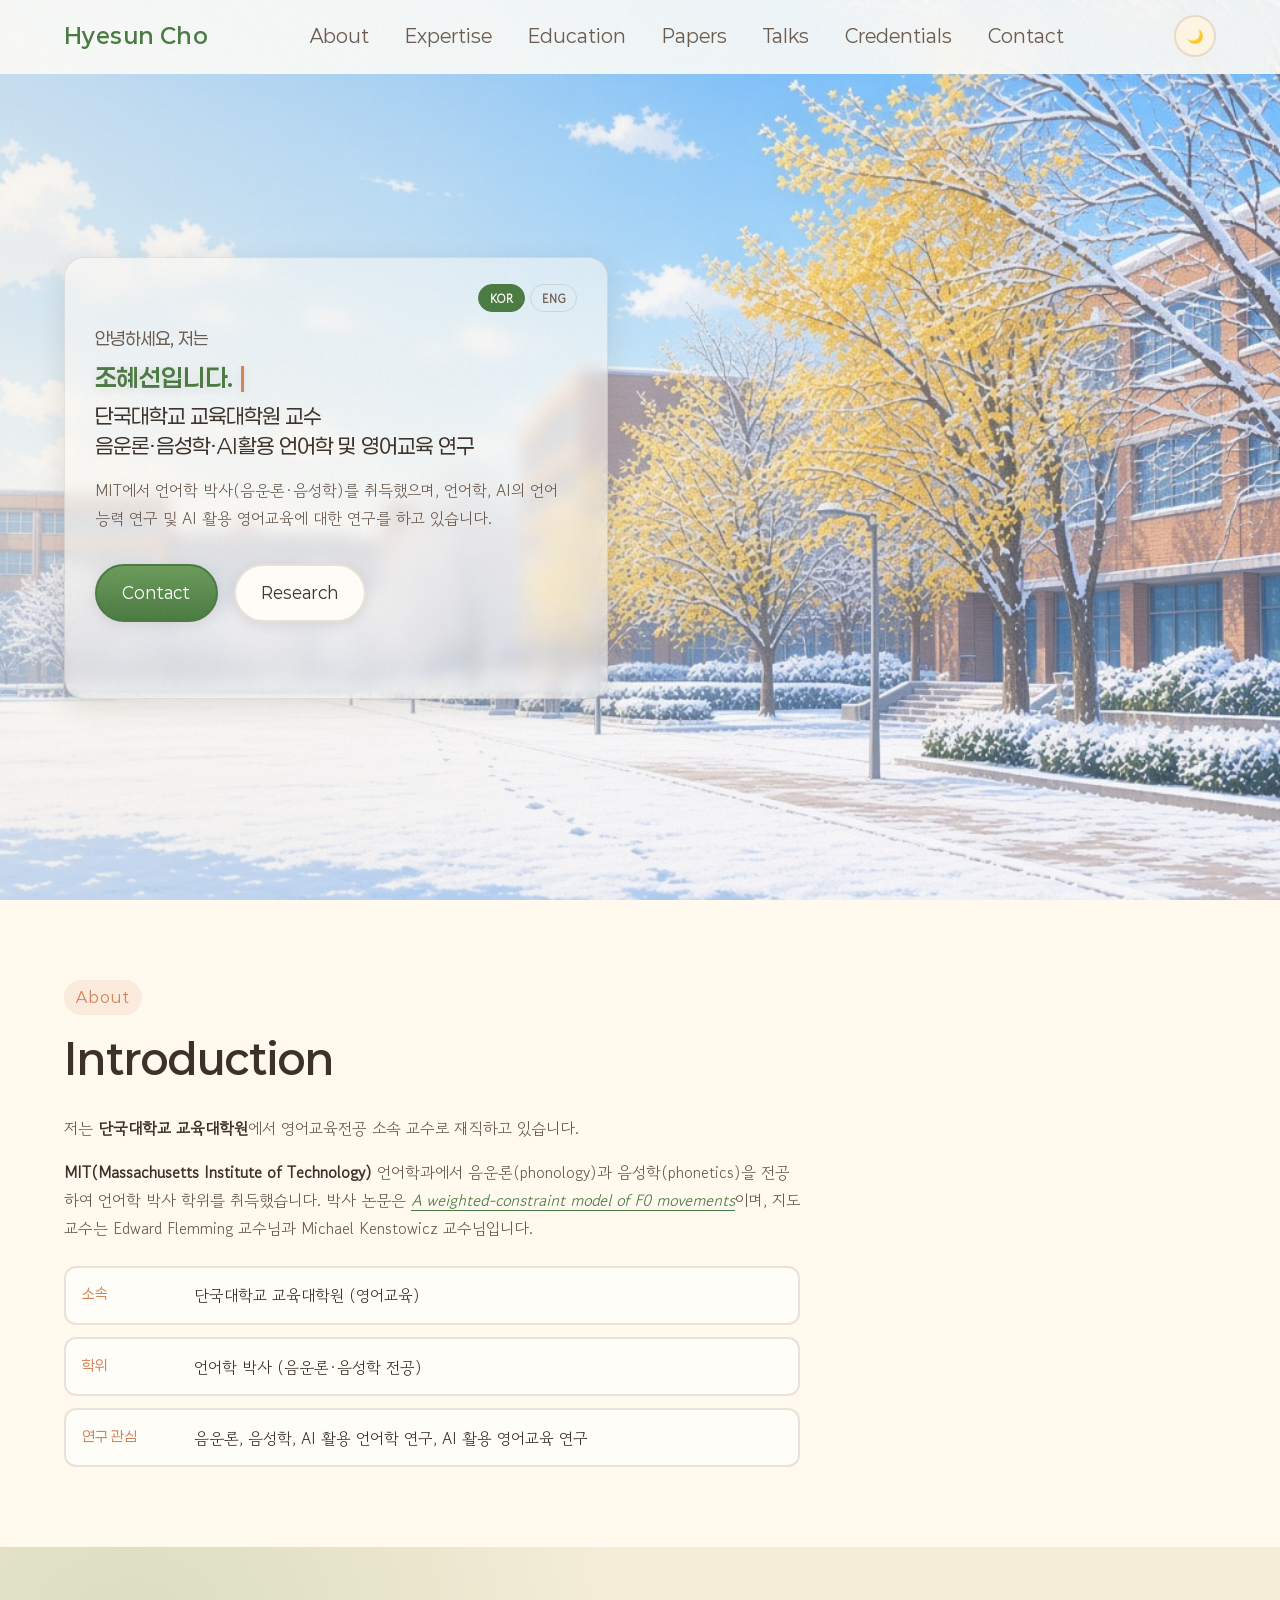
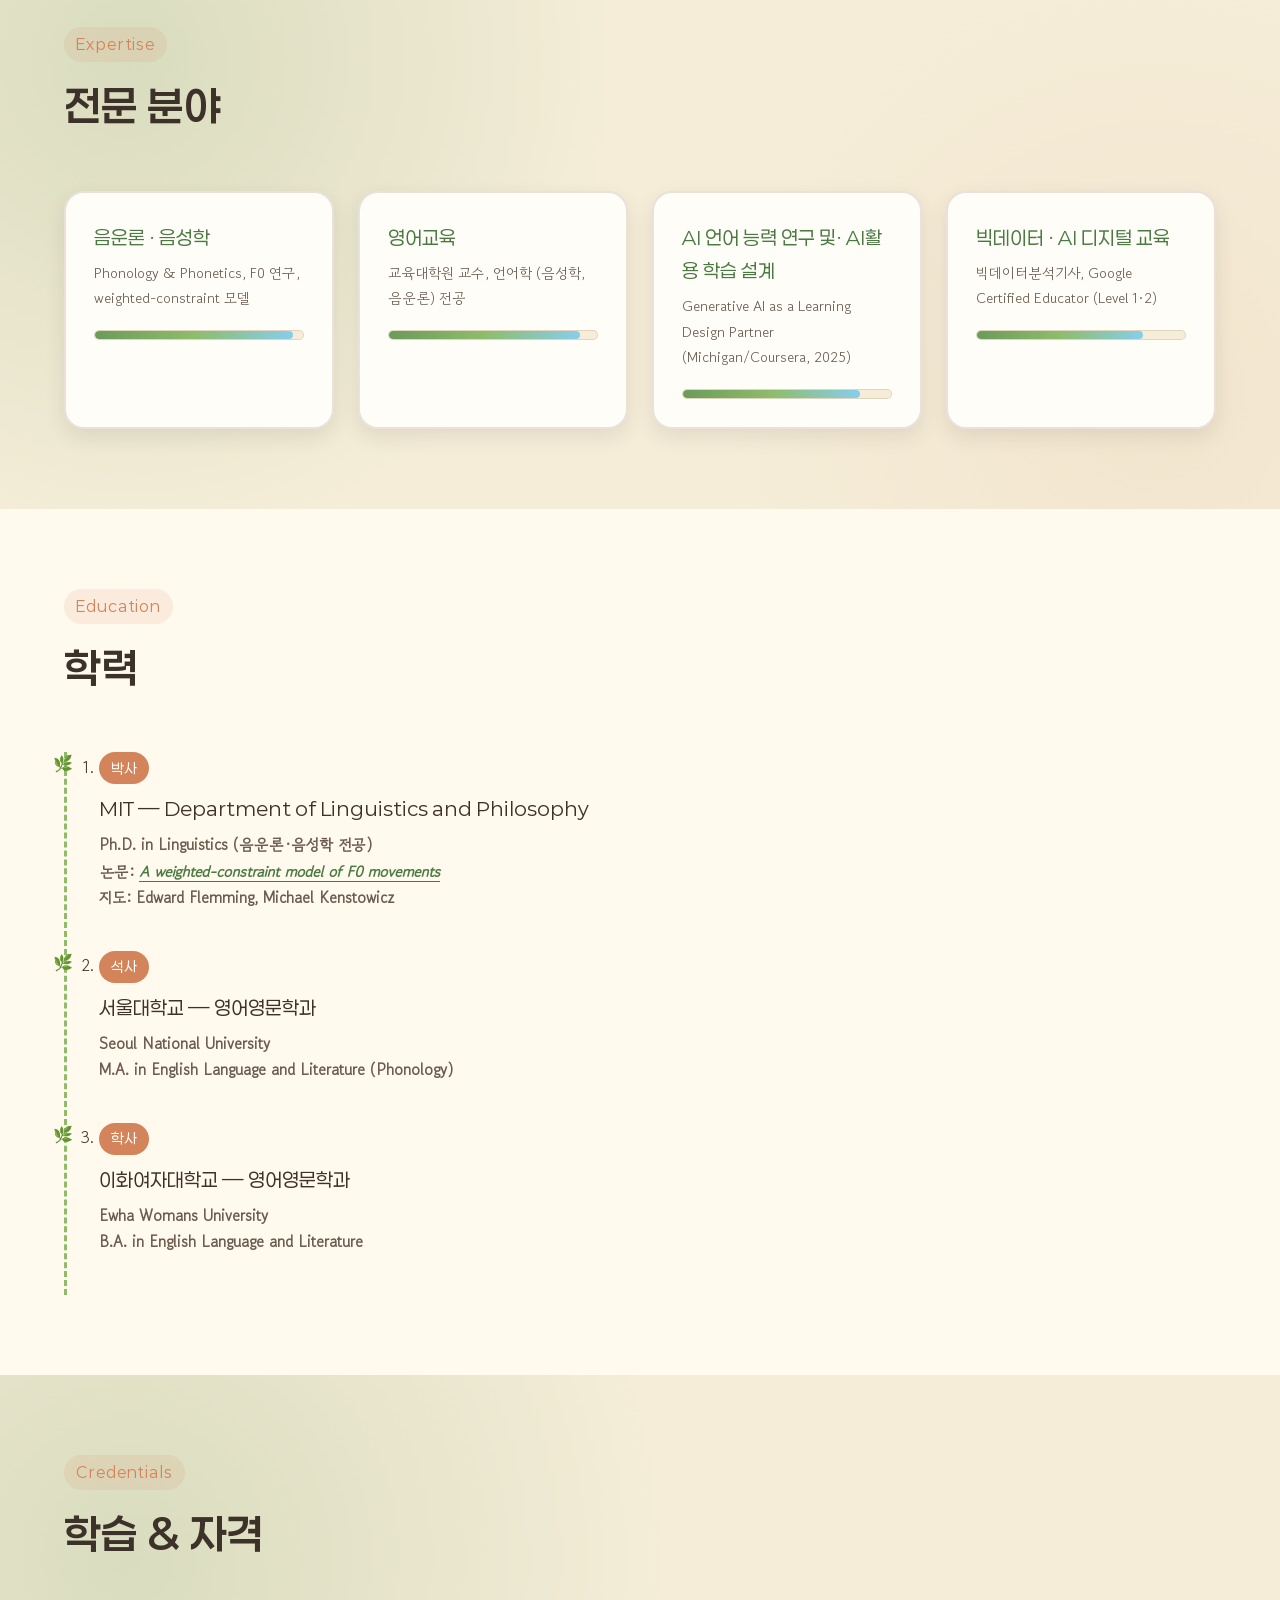
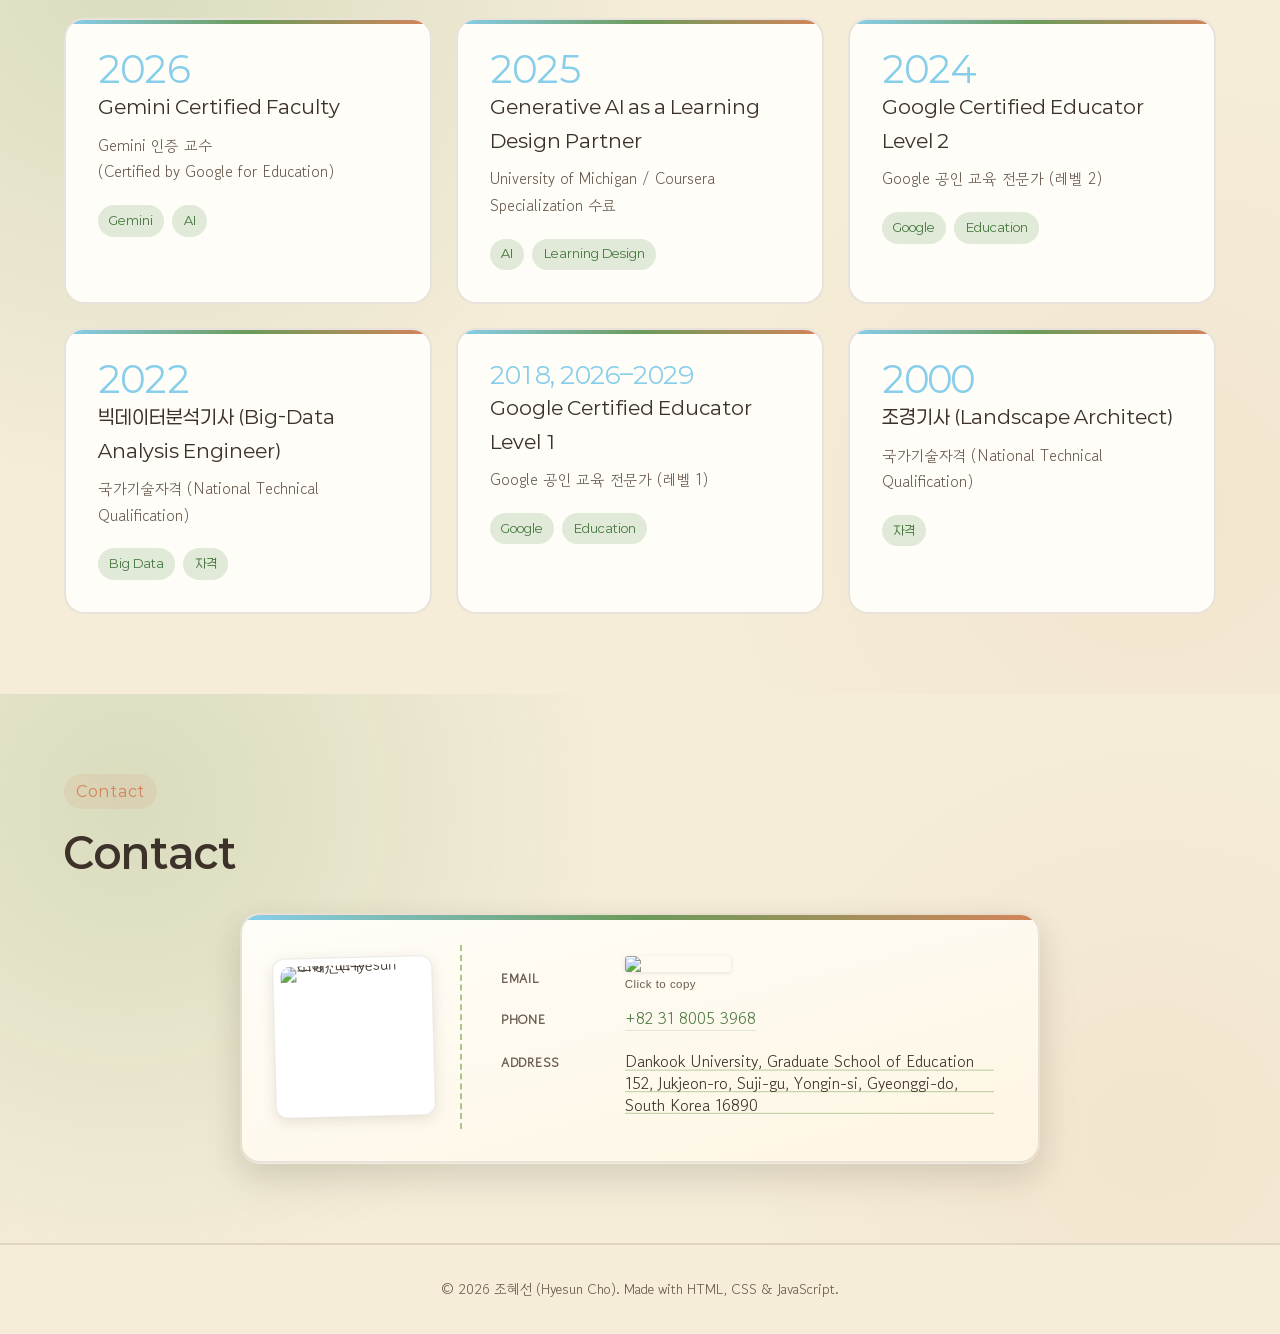
==== commit 31118044: "소개 두 줄이 좁은 화면에서도 나뉘고, 2026 연도 굵기를 맞춘다. Co-authored-by: Cursor <cursoragent@cursor.com>" ====
--- a/index.html
+++ b/index.html
@@ -4,7 +4,7 @@
   <meta charset="UTF-8" />
   <meta name="viewport" content="width=device-width, initial-scale=1.0" />
   <meta name="description" content="조혜선(Hyesun Cho) 교수 자기소개 — 단국대학교 교육대학원, 음운론·음성학" />
-  <title>조혜선 (Hyesun Cho) | 자기소개</title>
+  <title>조혜선 (Hyesun Cho)</title>
   <link rel="preconnect" href="https://fonts.googleapis.com" />
   <link rel="preconnect" href="https://fonts.gstatic.com" crossorigin />
   <link href="https://fonts.googleapis.com/css2?family=Gowun+Dodum&display=swap" rel="stylesheet" />
@@ -55,7 +55,7 @@
           <span class="hero__cursor" aria-hidden="true">|</span>
         </h1>
         <p class="hero__subtitle">
-          <span class="hero__subtitle-line" id="heroSubtitle1">단국대학교 교육대학원 교수</span>
+          <span class="hero__subtitle-line" id="heroSubtitle1">단국대학교 교육대학원 교수</span><br />
           <span class="hero__subtitle-line" id="heroSubtitle2">음운론·음성학·AI활용 언어학 및 영어교육 연구</span>
         </p>
         <p class="hero__desc" id="heroDesc">
@@ -181,7 +181,7 @@
         </header>
         <div class="projects reveal">
           <article class="project-card" tabindex="0">
-            <span class="project-card__num"><strong>2026</strong></span>
+            <span class="project-card__num">2026</span>
             <h3>Gemini Certified Faculty</h3>
             <p>Gemini 인증 교수<br />(Certified by Google for Education)</p>
             <ul class="project-card__tags">
--- a/style.css
+++ b/style.css
@@ -197,7 +197,7 @@
 
 .nav__logo {
   font-family: var(--font-display);
-  font-size: clamp(1.25rem, 2.8vw, 1.65rem);
+  font-size: clamp(1.05rem, 2.2vw, 1.35rem);
   font-weight: 600;
   color: var(--color-grass-dark);
   letter-spacing: 0.02em;
@@ -498,6 +498,9 @@
 }
 
 .hero__subtitle {
+  display: flex;
+  flex-direction: column;
+  gap: 0.15rem;
   font-family: var(--font-display);
   font-size: clamp(1.05rem, 2.5vw, 1.3rem);
   font-weight: 400;
@@ -507,13 +510,16 @@
 }
 
 #heroContent[lang="en"] .hero__subtitle {
-  font-size: clamp(0.88rem, 2vw, 1.08rem);
+  font-size: clamp(0.8rem, 1.75vw, 0.96rem);
   line-height: 1.4;
-}
 }
 
 .hero__subtitle-line {
   display: block;
+}
+
+.hero__subtitle br {
+  display: none;
 }
 
 .hero__desc {
@@ -776,10 +782,6 @@
   color: var(--color-sky-mid);
   line-height: 1;
   margin-bottom: 0.75rem;
-}
-
-.project-card__num strong {
-  font-weight: 700;
 }
 
 .project-card__num--range {
@@ -1280,7 +1282,7 @@
   }
 
   .nav__logo {
-    font-size: 1.35rem;
+    font-size: 1.12rem;
   }
 
   .hero__inner {
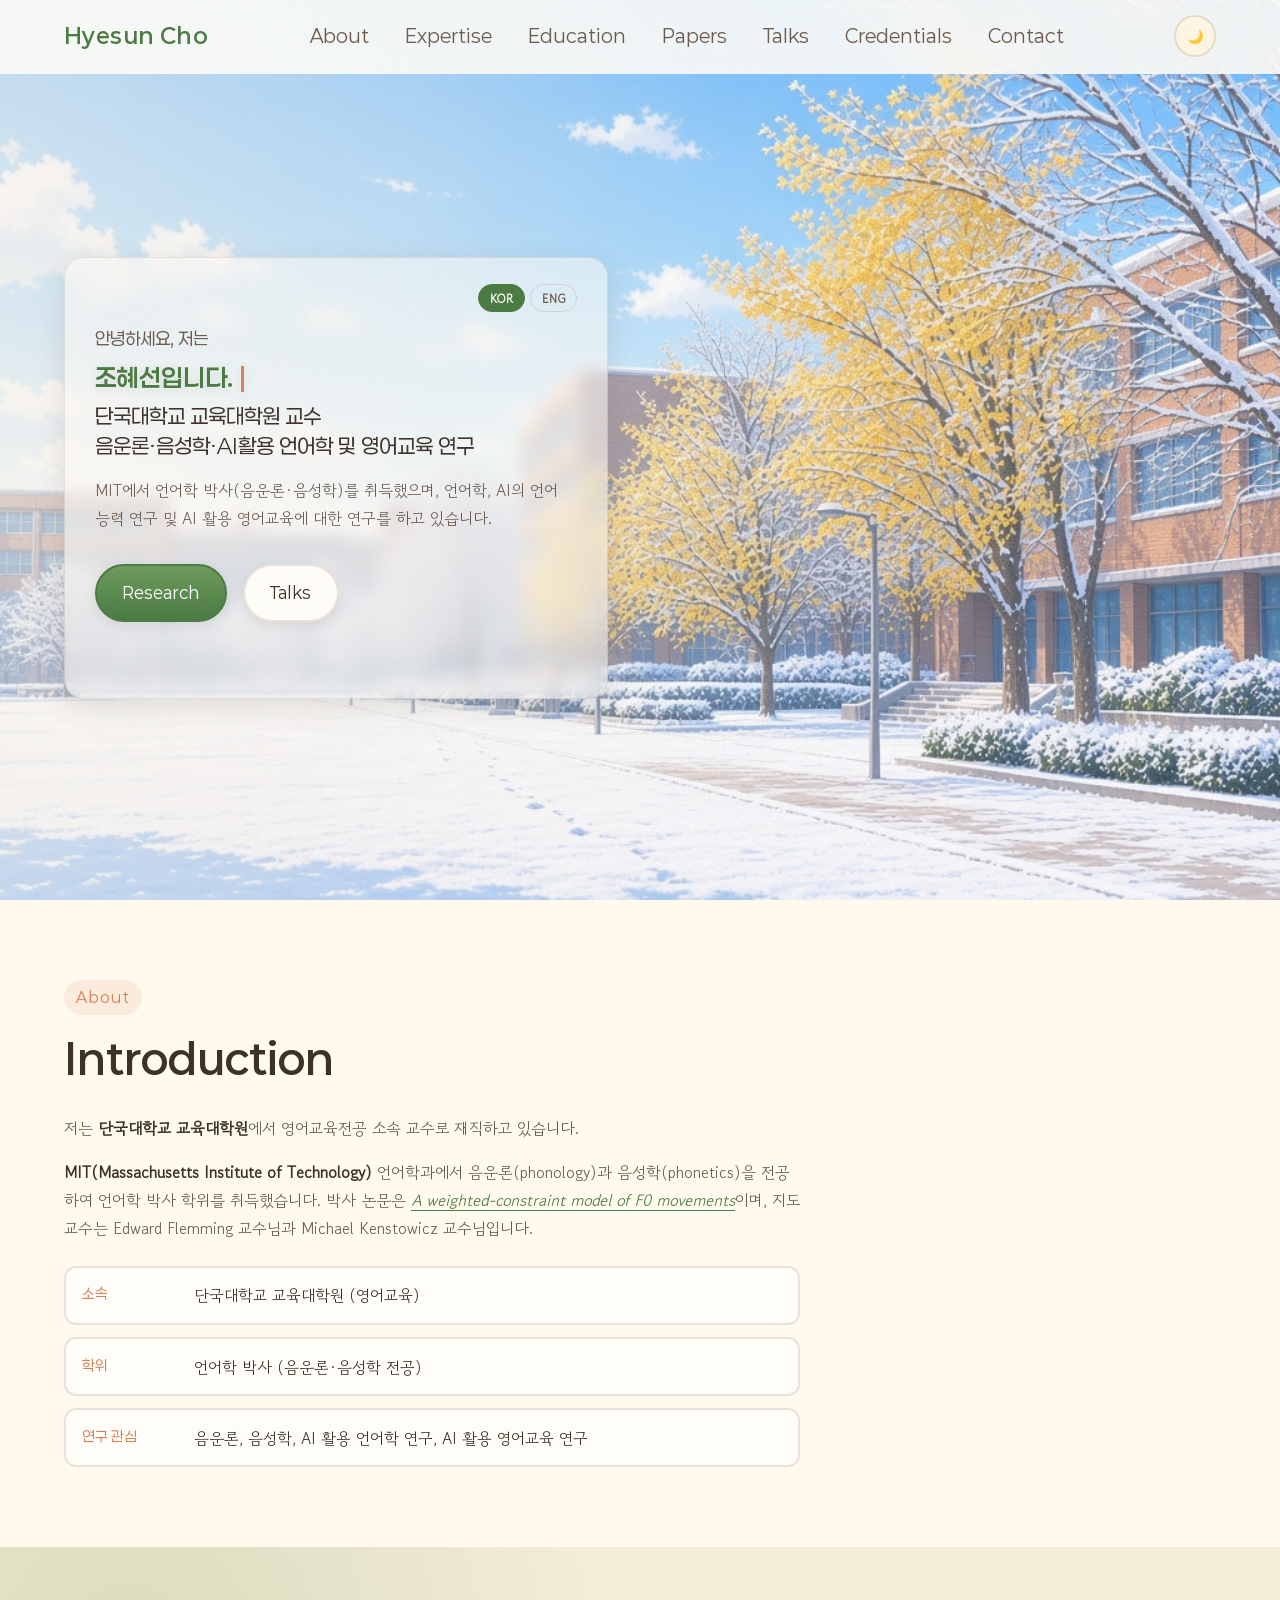
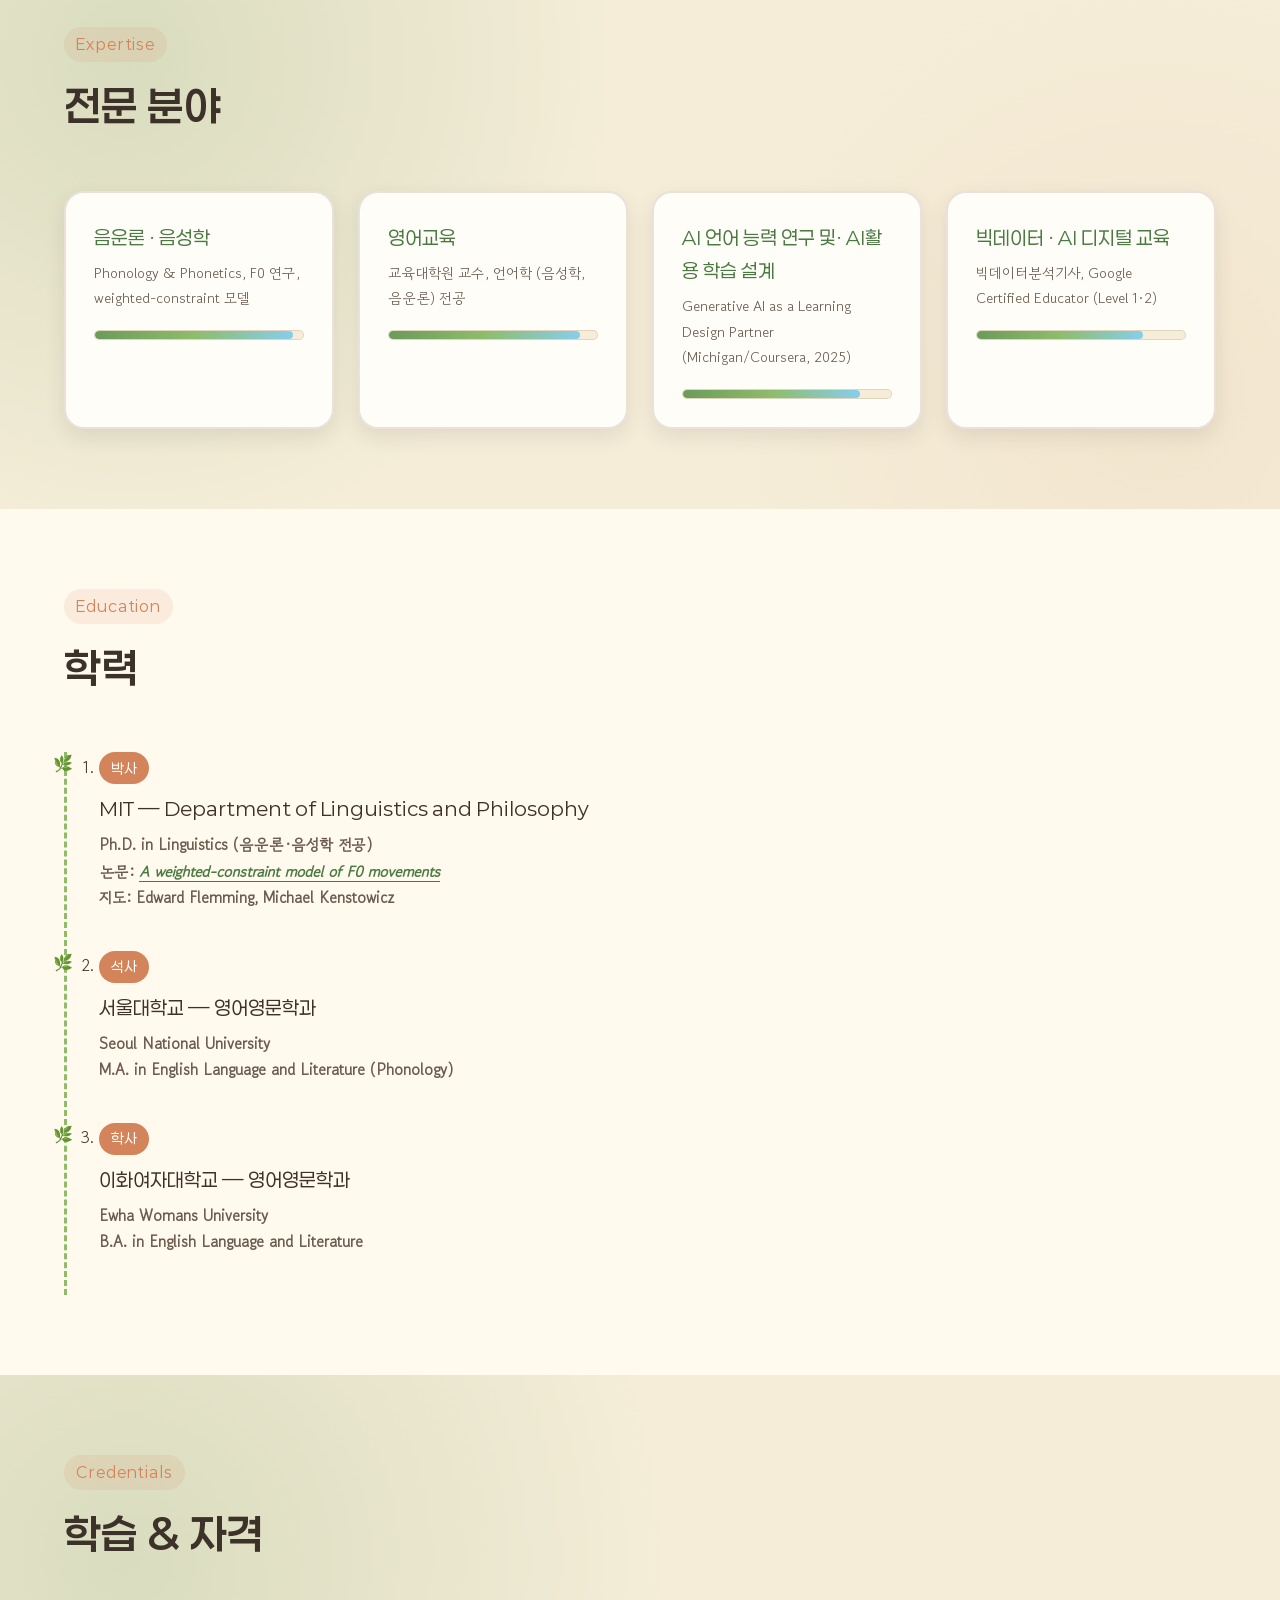
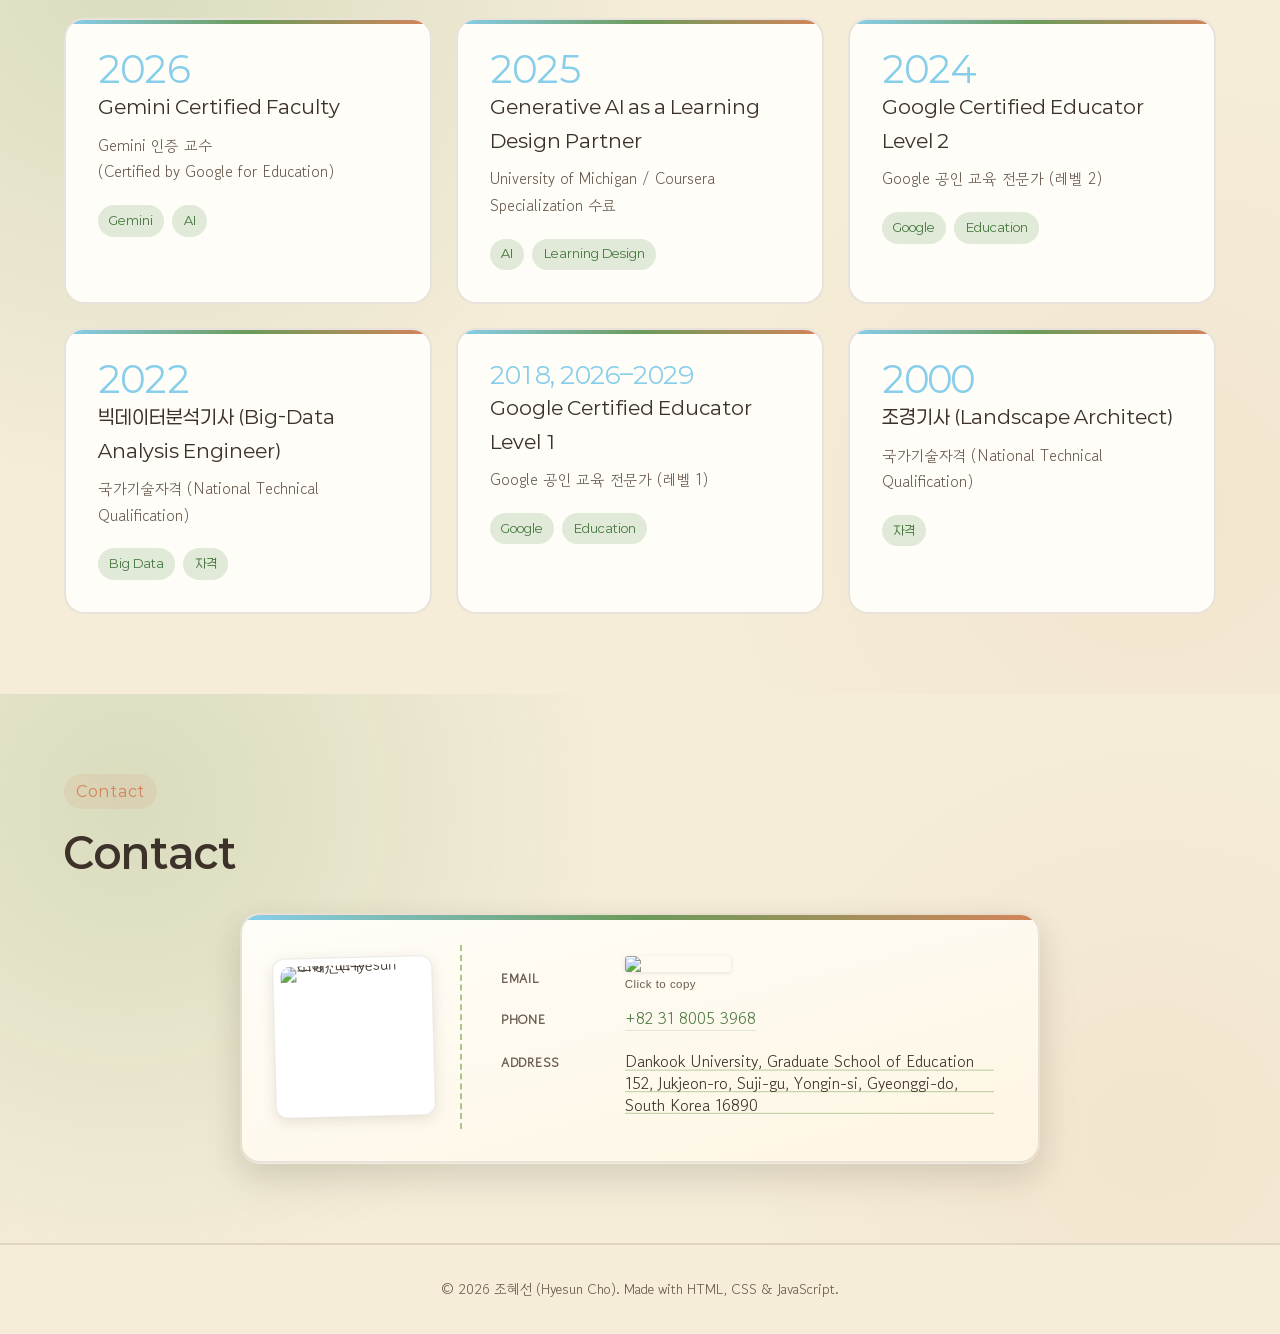
==== commit 64d8bf72: "첫 화면 버튼을 Research와 Talks로 바꾼다. Co-authored-by: Cursor <cursoragent@cursor.com>" ====
--- a/index.html
+++ b/index.html
@@ -63,8 +63,8 @@
           언어학, AI의 언어 능력 연구 및 AI 활용 영어교육에 대한 연구를 하고 있습니다.
         </p>
         <div class="hero__actions">
-          <a href="#contact" class="btn btn--primary"> Contact </a>
-          <a href="papers.html" class="btn btn--ghost"> Research </a>
+          <a href="papers.html" class="btn btn--primary"> Research </a>
+          <a href="talks.html" class="btn btn--ghost"> Talks </a>
         </div>
         </div>
       </div>
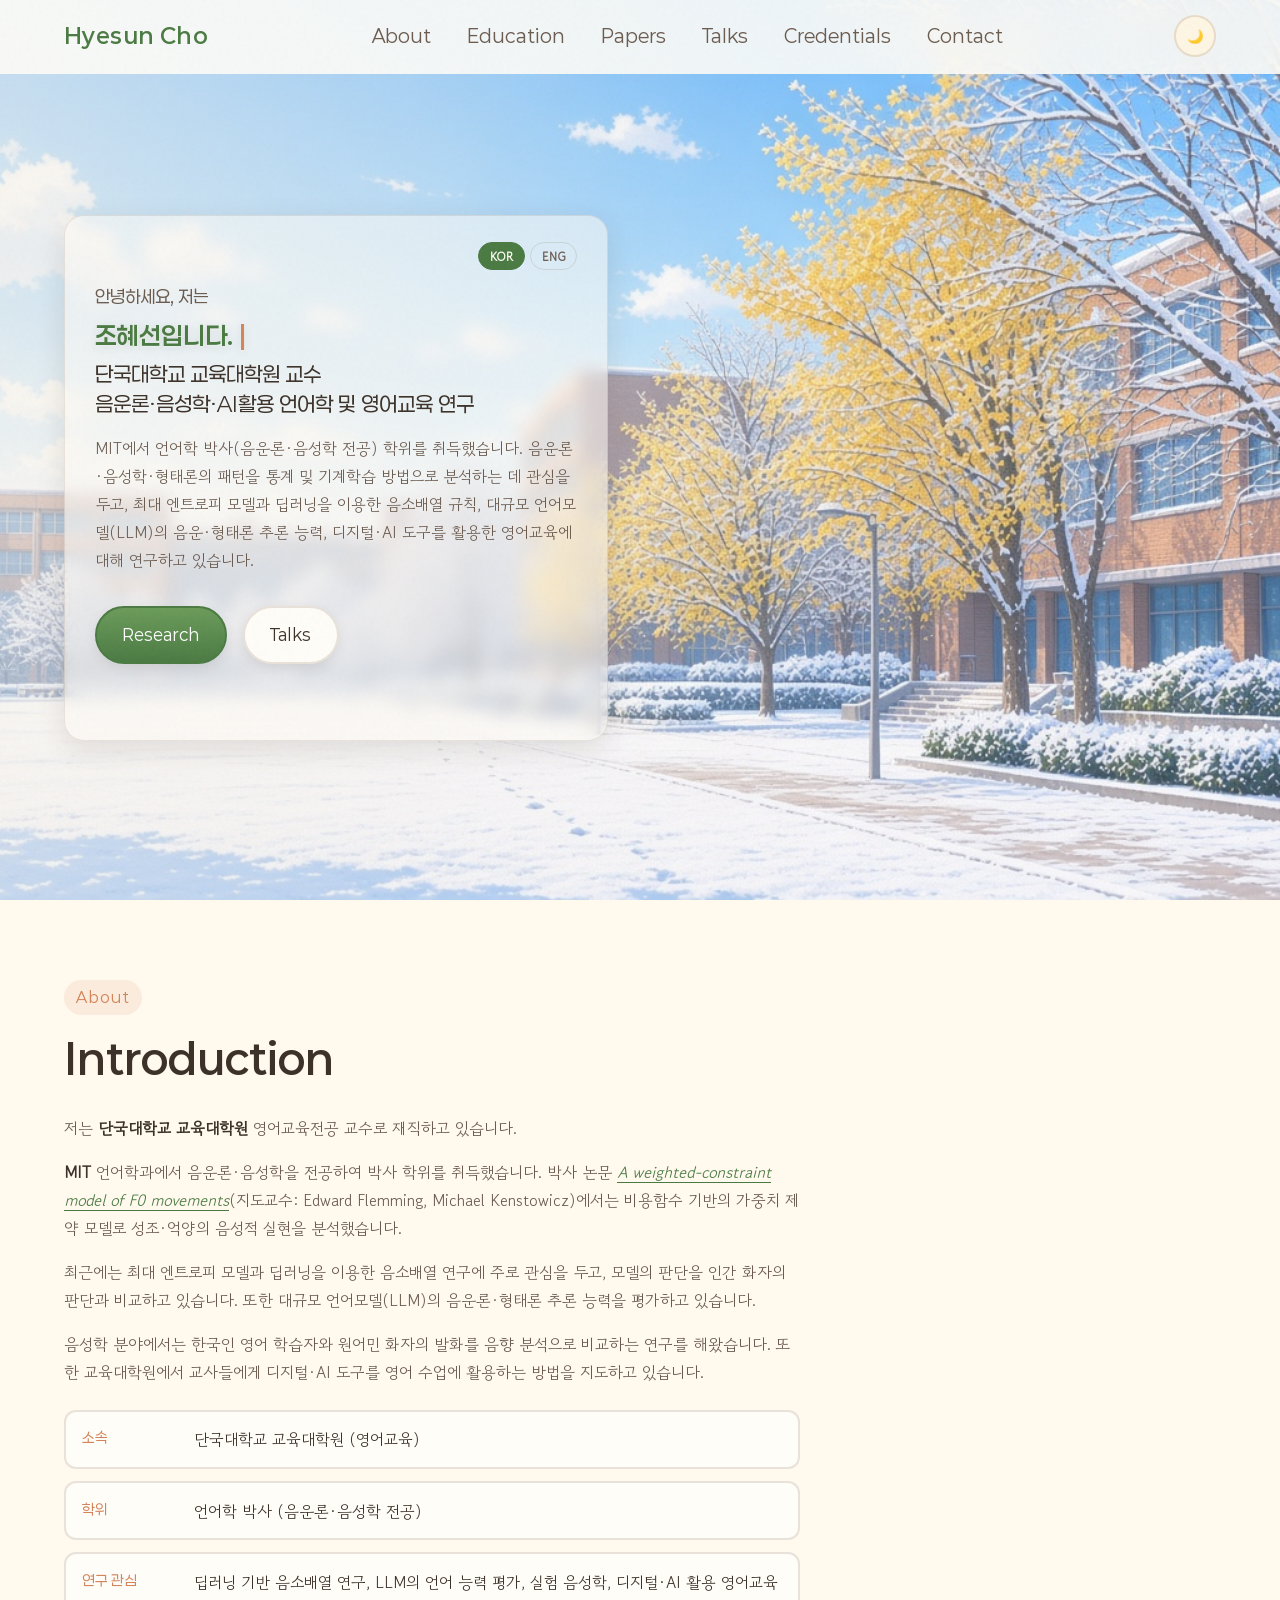
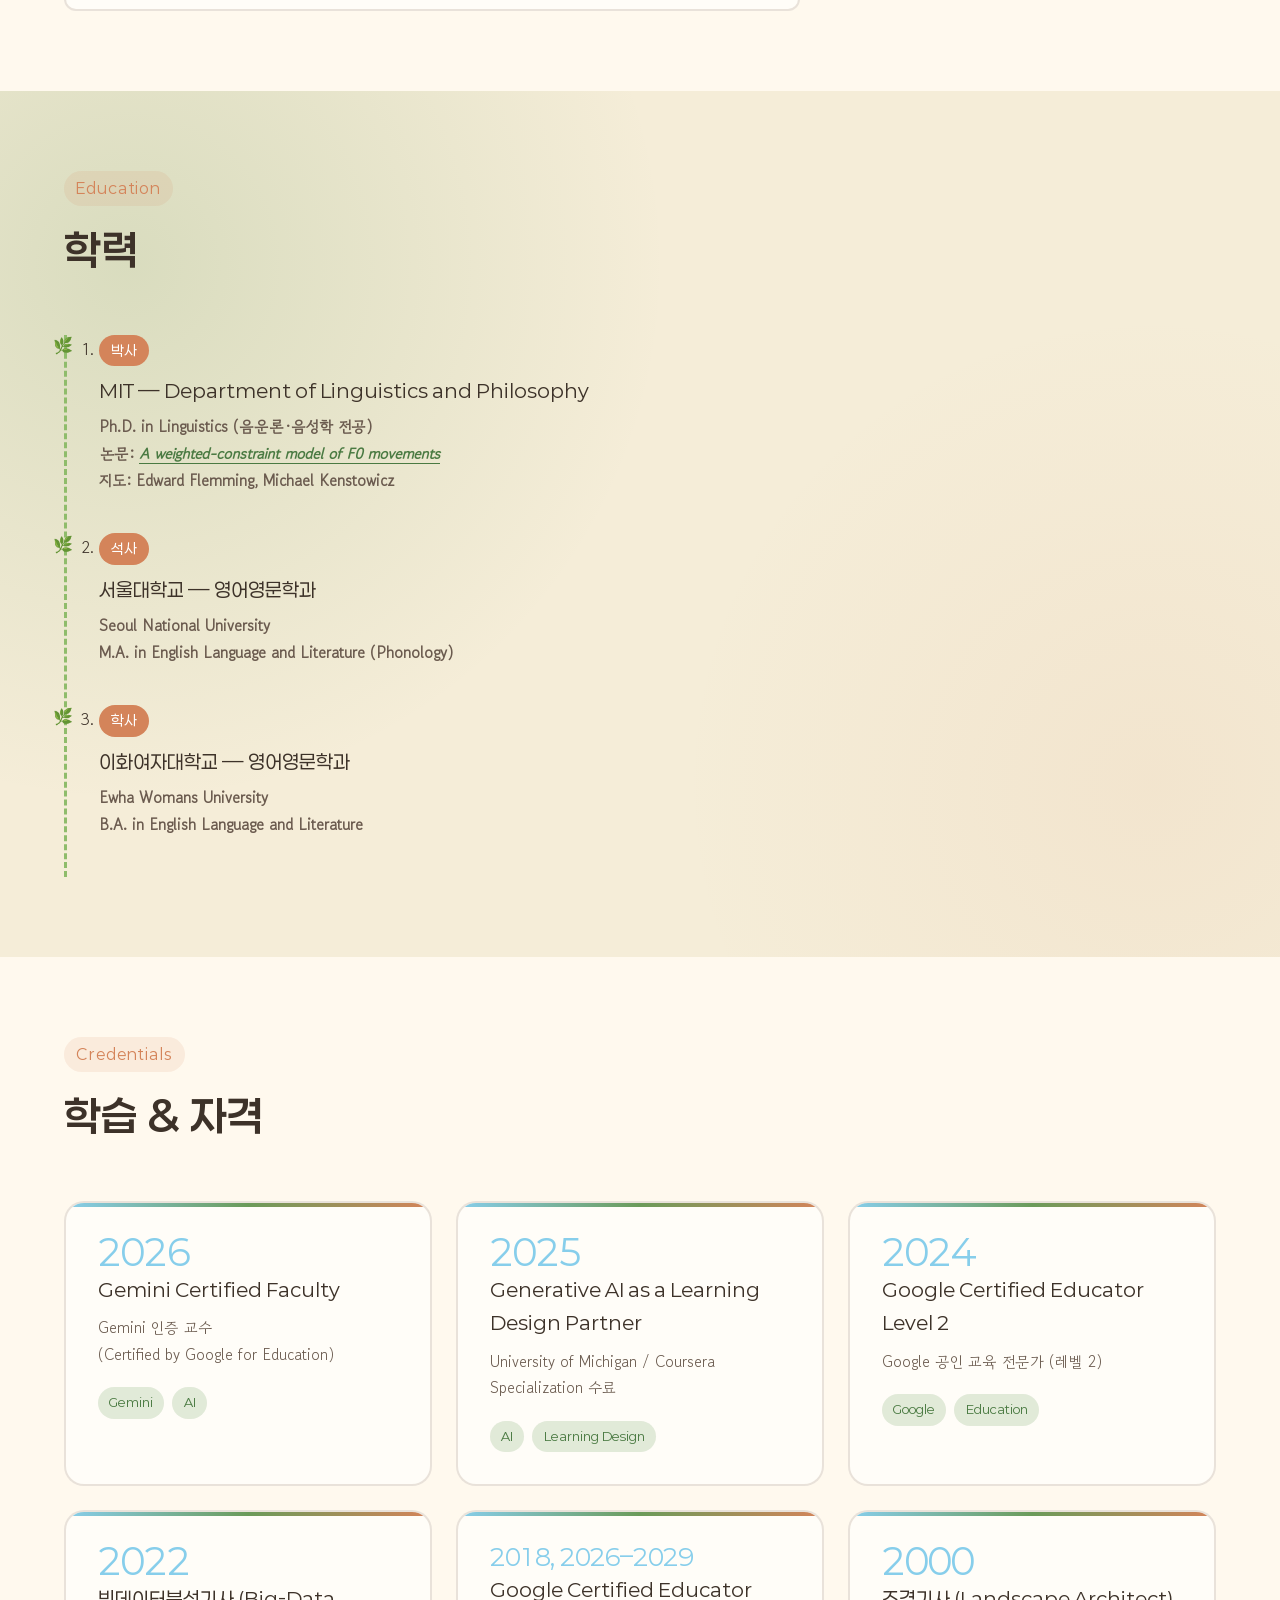
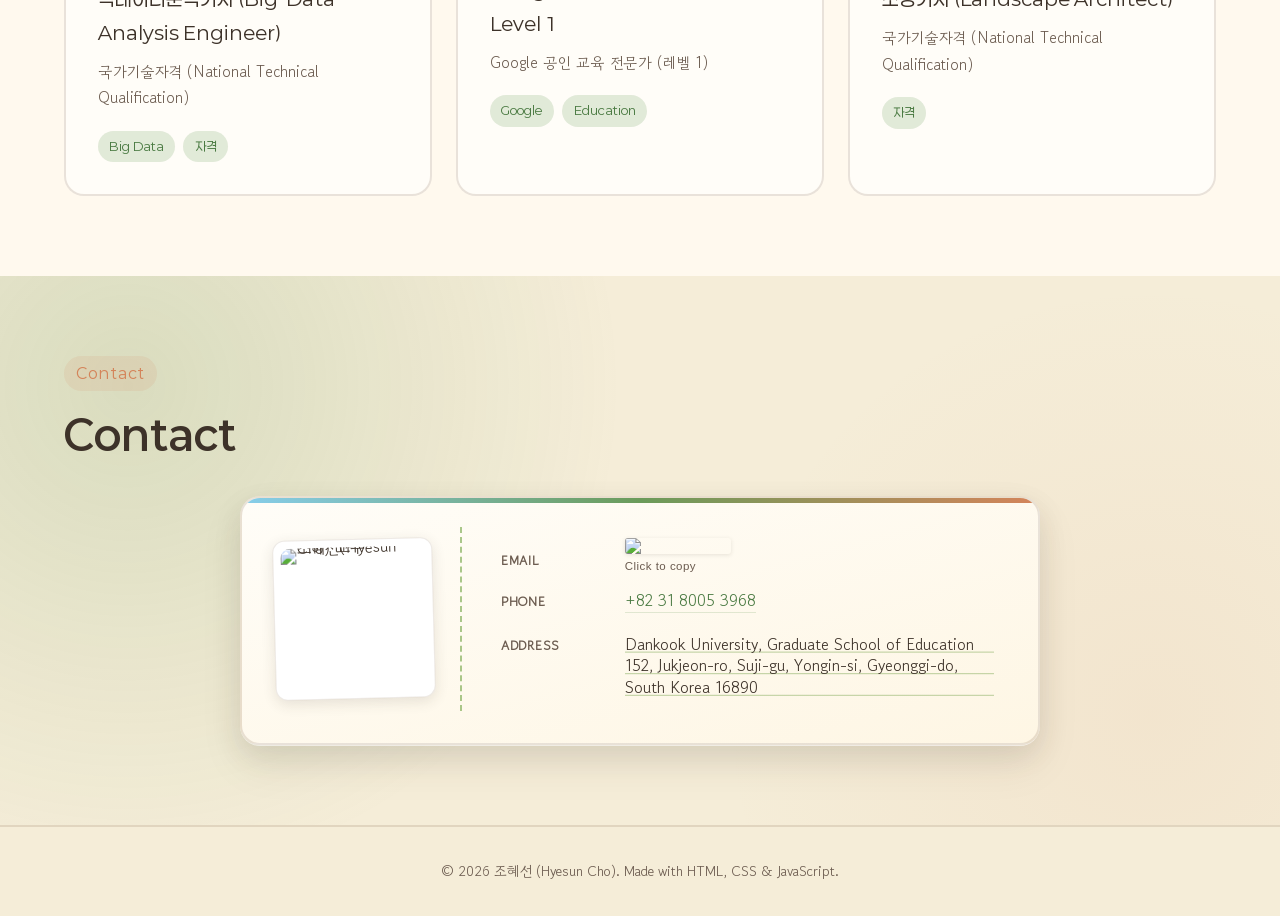
==== commit f59c7e5c: "소개글과 가을 배경을 다듬고, 전문 분야 섹션을 빼 사이트에 반영한다. Co-authored-by: Cursor <cursoragent@cursor.com>" ====
--- a/index.html
+++ b/index.html
@@ -23,7 +23,6 @@
       </button>
       <ul class="nav__menu" id="navMenu">
         <li><a href="#about" class="nav__link">About</a></li>
-        <li><a href="#skills" class="nav__link">Expertise</a></li>
         <li><a href="#experience" class="nav__link">Education</a></li>
         <li><a href="papers.html" class="nav__link">Papers</a></li>
         <li><a href="talks.html" class="nav__link">Talks</a></li>
@@ -59,8 +58,7 @@
           <span class="hero__subtitle-line" id="heroSubtitle2">음운론·음성학·AI활용 언어학 및 영어교육 연구</span>
         </p>
         <p class="hero__desc" id="heroDesc">
-          MIT에서 언어학 박사(음운론·음성학)를 취득했으며,
-          언어학, AI의 언어 능력 연구 및 AI 활용 영어교육에 대한 연구를 하고 있습니다.
+          MIT에서 언어학 박사(음운론·음성학 전공) 학위를 취득했습니다. 음운론·음성학·형태론의 패턴을 통계 및 기계학습 방법으로 분석하는 데 관심을 두고, 최대 엔트로피 모델과 딥러닝을 이용한 음소배열 규칙, 대규모 언어모델(LLM)의 음운·형태론 추론 능력, 디지털·AI 도구를 활용한 영어교육에 대해 연구하고 있습니다.
         </p>
         <div class="hero__actions">
           <a href="papers.html" class="btn btn--primary"> Research </a>
@@ -77,15 +75,21 @@
           <h2 class="section__title" id="aboutTitle"> Introduction </h2>
         </header>
         <div class="about reveal">
-          <div class="about__text">
-            <p>
-              저는 <strong>단국대학교 교육대학원</strong>에서 영어교육전공 소속 교수로 재직하고 있습니다.
-            </p>
-            <p>
-              <strong>MIT(Massachusetts Institute of Technology)</strong> 언어학과에서
-              음운론(phonology)과 음성학(phonetics)을 전공하여 언어학 박사 학위를 취득했습니다.
-              박사 논문은 <a href="https://dspace.mit.edu/handle/1721.1/62312" target="_blank" rel="noopener noreferrer"><em>A weighted-constraint model of F0 movements</em></a>이며,
-              지도교수는 Edward Flemming 교수님과 Michael Kenstowicz 교수님입니다.
+          <div class="about__text" data-about-lang="ko" lang="ko">
+            <p>
+              저는 <strong>단국대학교 교육대학원</strong> 영어교육전공 교수로 재직하고 있습니다.
+            </p>
+            <p>
+              <strong>MIT</strong> 언어학과에서 음운론·음성학을 전공하여 박사 학위를 취득했습니다.
+              박사 논문 <a href="https://dspace.mit.edu/handle/1721.1/62312" target="_blank" rel="noopener noreferrer"><em>A weighted-constraint model of F0 movements</em></a>(지도교수: Edward Flemming, Michael Kenstowicz)에서는
+              비용함수 기반의 가중치 제약 모델로 성조·억양의 음성적 실현을 분석했습니다.
+            </p>
+            <p>
+              최근에는 최대 엔트로피 모델과 딥러닝을 이용한 음소배열 연구에 주로 관심을 두고, 모델의 판단을 인간 화자의 판단과 비교하고 있습니다.
+              또한 대규모 언어모델(LLM)의 음운론·형태론 추론 능력을 평가하고 있습니다.
+            </p>
+            <p>
+              음성학 분야에서는 한국인 영어 학습자와 원어민 화자의 발화를 음향 분석으로 비교하는 연구를 해왔습니다. 또한 교육대학원에서 교사들에게 디지털·AI 도구를 영어 수업에 활용하는 방법을 지도하고 있습니다.
             </p>
             <ul class="about__facts">
               <li>
@@ -98,46 +102,46 @@
               </li>
               <li>
                 <span class="about__fact-label">연구 관심</span>
-                <span>음운론, 음성학, AI 활용 언어학 연구, AI 활용 영어교육 연구</span>
+                <span>딥러닝 기반 음소배열 연구, LLM의 언어 능력 평가, 실험 음성학, 디지털·AI 활용 영어교육</span>
               </li>
             </ul>
           </div>
-        </div>
-      </div>
-    </section>
-
-    <section class="section section--alt" id="skills" aria-labelledby="skillsTitle">
-      <div class="container">
-        <header class="section__header reveal">
-          <span class="section__label">Expertise</span>
-          <h2 class="section__title" id="skillsTitle">전문 분야</h2>
-        </header>
-        <ul class="skills-grid reveal">
-          <li class="skill-card">
-            <h3>음운론 · 음성학</h3>
-            <p>Phonology &amp; Phonetics, F0 연구, weighted-constraint 모델</p>
-            <div class="skill-bar" data-level="95"><span></span></div>
-          </li>
-          <li class="skill-card">
-            <h3>영어교육</h3>
-            <p>교육대학원 교수, 언어학 (음성학, 음운론) 전공</p>
-            <div class="skill-bar" data-level="92"><span></span></div>
-          </li>
-          <li class="skill-card">
-            <h3> AI 언어 능력 연구 및· AI활용 학습 설계</h3>
-            <p>Generative AI as a Learning Design Partner (Michigan/Coursera, 2025)</p>
-            <div class="skill-bar" data-level="85"><span></span></div>
-          </li>
-          <li class="skill-card">
-            <h3>빅데이터 · AI 디지털 교육</h3>
-            <p>빅데이터분석기사, Google Certified Educator (Level 1·2)</p>
-            <div class="skill-bar" data-level="80"><span></span></div>
-          </li>
-        </ul>
-      </div>
-    </section>
-
-    <section class="section" id="experience" aria-labelledby="expTitle">
+          <div class="about__text" data-about-lang="en" lang="en" hidden>
+            <p>
+              I am a professor in the English Education program at the <strong>Graduate School of Education, Dankook University</strong>.
+            </p>
+            <p>
+              I received my Ph.D. in Linguistics from <strong>MIT</strong>, specializing in phonology and phonetics.
+              In my dissertation, <a href="https://dspace.mit.edu/handle/1721.1/62312" target="_blank" rel="noopener noreferrer"><em>A weighted-constraint model of F0 movements</em></a> (advisors: Edward Flemming and Michael Kenstowicz),
+              I analyzed the phonetic realization of tone and intonation using a cost-function-based weighted-constraint model.
+            </p>
+            <p>
+              My recent work focuses on modeling phonotactics with maximum entropy models and deep learning, comparing model judgments with those of human speakers.
+              I also evaluate the phonological and morphological reasoning abilities of large language models (LLMs).
+            </p>
+            <p>
+              In phonetics, I have conducted acoustic analyses of Korean learners' English pronunciation in comparison with that of native speakers. I also teach in-service teachers at the Graduate School of Education how to use digital and AI tools in the English classroom.
+            </p>
+            <ul class="about__facts">
+              <li>
+                <span class="about__fact-label">Affiliation</span>
+                <span>Dankook University, Graduate School of Education (English Education program)</span>
+              </li>
+              <li>
+                <span class="about__fact-label">Degree</span>
+                <span>Ph.D. in Linguistics (phonology and phonetics)</span>
+              </li>
+              <li>
+                <span class="about__fact-label">Research</span>
+                <span>Deep learning-based phonotactics, evaluation of LLM linguistic abilities, experimental phonetics, digital/AI-assisted English education</span>
+              </li>
+            </ul>
+          </div>
+        </div>
+      </div>
+    </section>
+
+    <section class="section section--alt" id="experience" aria-labelledby="expTitle">
       <div class="container">
         <header class="section__header reveal">
           <span class="section__label">Education</span>
@@ -145,7 +149,7 @@
         </header>
         <ol class="timeline reveal">
           <li class="timeline__item">
-            <time datetime="mit-phd">박사</time>
+            <span class="timeline__label">박사</span>
             <h3>MIT — Department of Linguistics and Philosophy</h3>
             <p>
               Ph.D. in Linguistics (음운론·음성학 전공)<br />
@@ -154,7 +158,7 @@
             </p>
           </li>
           <li class="timeline__item">
-            <time datetime="snu-ma">석사</time>
+            <span class="timeline__label">석사</span>
             <h3>서울대학교 — 영어영문학과</h3>
             <p>
               Seoul National University<br />
@@ -162,7 +166,7 @@
             </p>
           </li>
           <li class="timeline__item">
-            <time datetime="ewha-ba">학사</time>
+            <span class="timeline__label">학사</span>
             <h3>이화여자대학교 — 영어영문학과</h3>
             <p>
               Ewha Womans University<br />
@@ -173,7 +177,7 @@
       </div>
     </section>
 
-    <section class="section section--alt" id="projects" aria-labelledby="projectsTitle">
+    <section class="section" id="projects" aria-labelledby="projectsTitle">
       <div class="container">
         <header class="section__header reveal">
           <span class="section__label">Credentials</span>
--- a/style.css
+++ b/style.css
@@ -627,70 +627,14 @@
   border-radius: var(--radius-sm);
 }
 
+.about__text[lang="en"] .about__facts li {
+  grid-template-columns: 7.5rem 1fr;
+}
+
 .about__fact-label {
   font-family: var(--font-display);
   font-size: 0.9rem;
   color: var(--color-accent-warm);
-}
-
-/* ===== Skills ===== */
-.skills-grid {
-  display: grid;
-  grid-template-columns: repeat(auto-fit, minmax(260px, 1fr));
-  gap: 1.5rem;
-}
-
-.skill-card {
-  padding: 1.75rem;
-  background: var(--color-surface);
-  border: 2px solid var(--color-border);
-  border-radius: var(--radius);
-  box-shadow: 0 8px 20px var(--color-shadow);
-  transition: transform var(--transition), box-shadow var(--transition);
-}
-
-.skill-card:hover {
-  transform: translateY(-6px) rotate(-0.5deg);
-  box-shadow: 0 14px 32px var(--color-shadow);
-}
-
-.skill-card h3 {
-  font-family: var(--font-display);
-  font-size: 1.2rem;
-  font-weight: 400;
-  margin-bottom: 0.35rem;
-  color: var(--color-grass-dark);
-}
-
-[data-theme="dark"] .skill-card h3 {
-  color: var(--color-accent);
-}
-
-.skill-card p {
-  font-size: 0.9rem;
-  color: var(--color-text-muted);
-  margin-bottom: 1.25rem;
-}
-
-.skill-bar {
-  height: 10px;
-  background: var(--color-bg-alt);
-  border-radius: var(--radius-pill);
-  overflow: hidden;
-  border: 1px solid var(--color-border);
-}
-
-.skill-bar span {
-  display: block;
-  height: 100%;
-  width: 0;
-  background: linear-gradient(90deg, var(--color-grass), var(--color-hill), var(--color-sky-mid));
-  border-radius: var(--radius-pill);
-  transition: width 1.2s cubic-bezier(0.4, 0, 0.2, 1) 0.2s;
-}
-
-.skill-bar.is-animated span {
-  width: var(--level, 0%);
 }
 
 /* ===== Timeline ===== */
@@ -715,7 +659,7 @@
   filter: grayscale(0.2);
 }
 
-.timeline__item time {
+.timeline__item .timeline__label {
   display: inline-block;
   font-family: var(--font-display);
   font-size: 0.9rem;
@@ -1776,6 +1720,10 @@
   transition: transform 0.4s ease;
 }
 
+.talks-photos__img--night {
+  object-position: center;
+}
+
 .talks-photos__item:hover .talks-photos__figure img {
   transform: scale(1.03);
 }
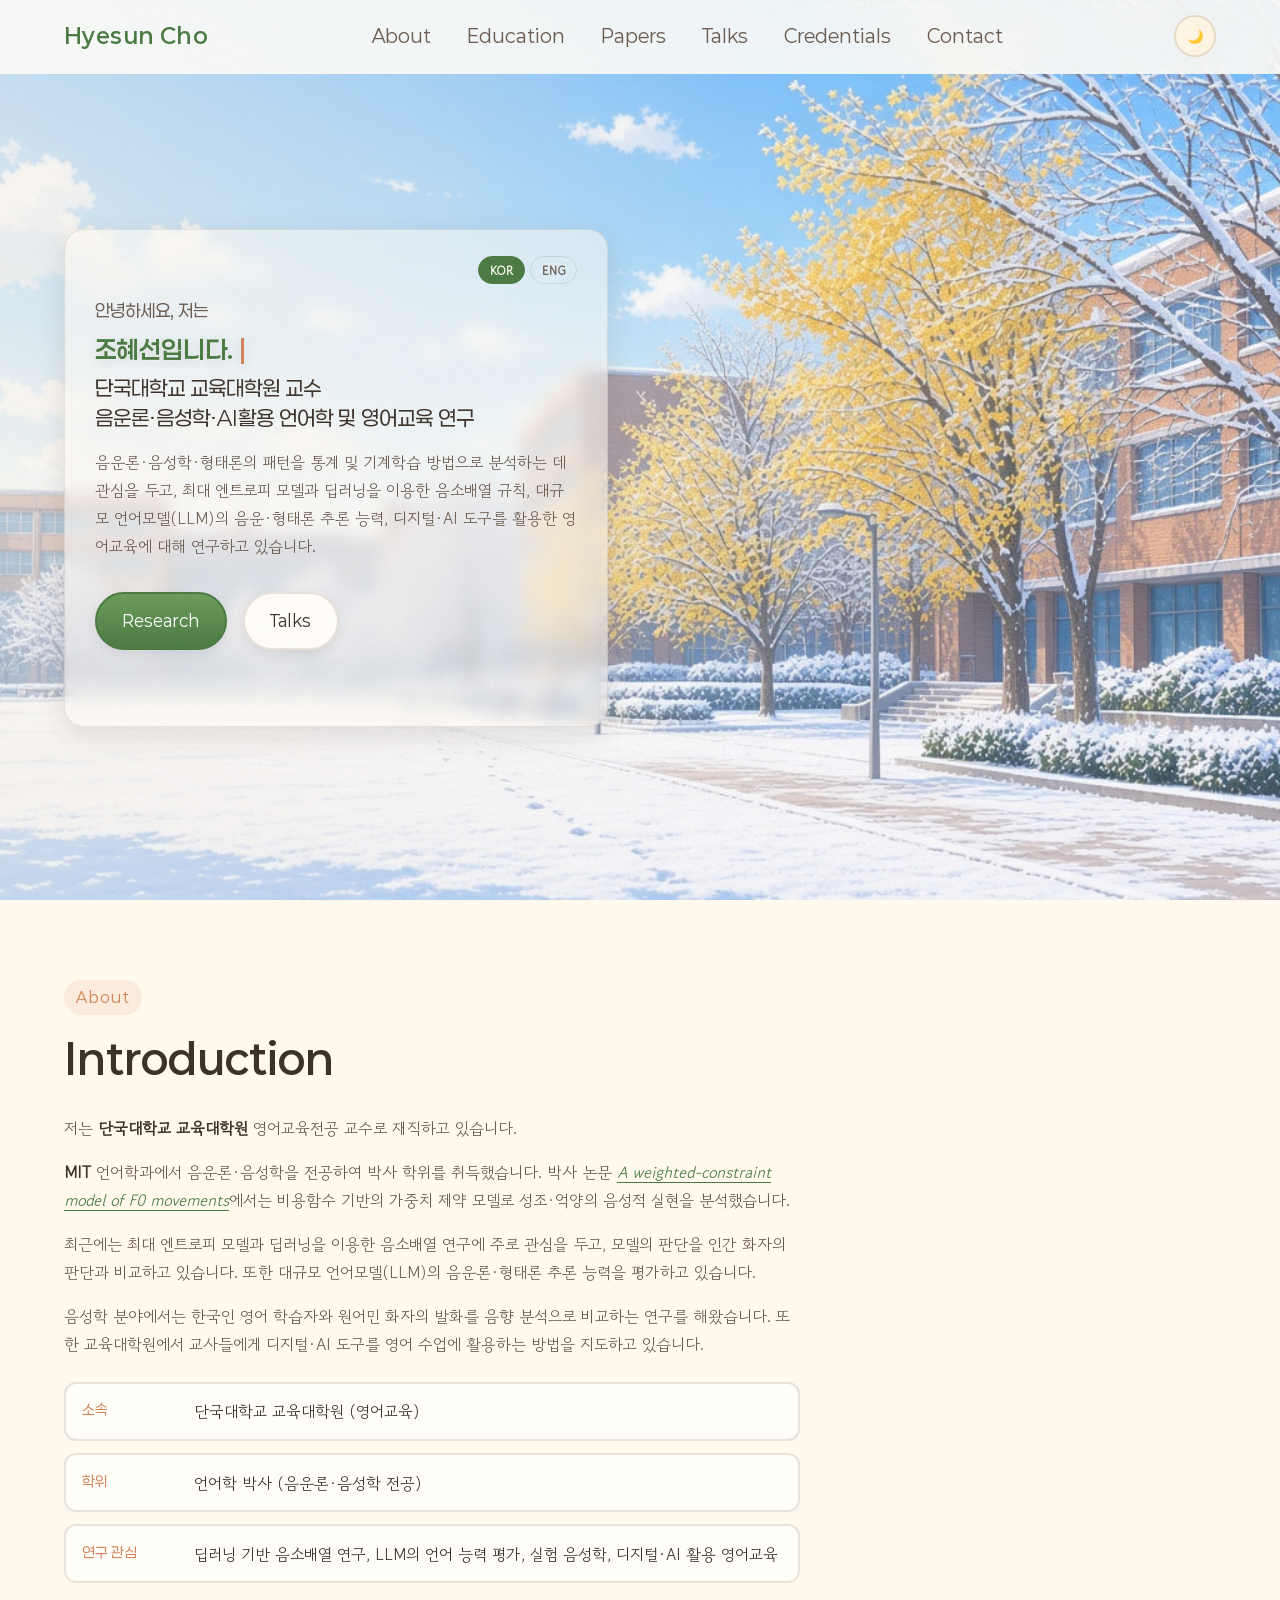
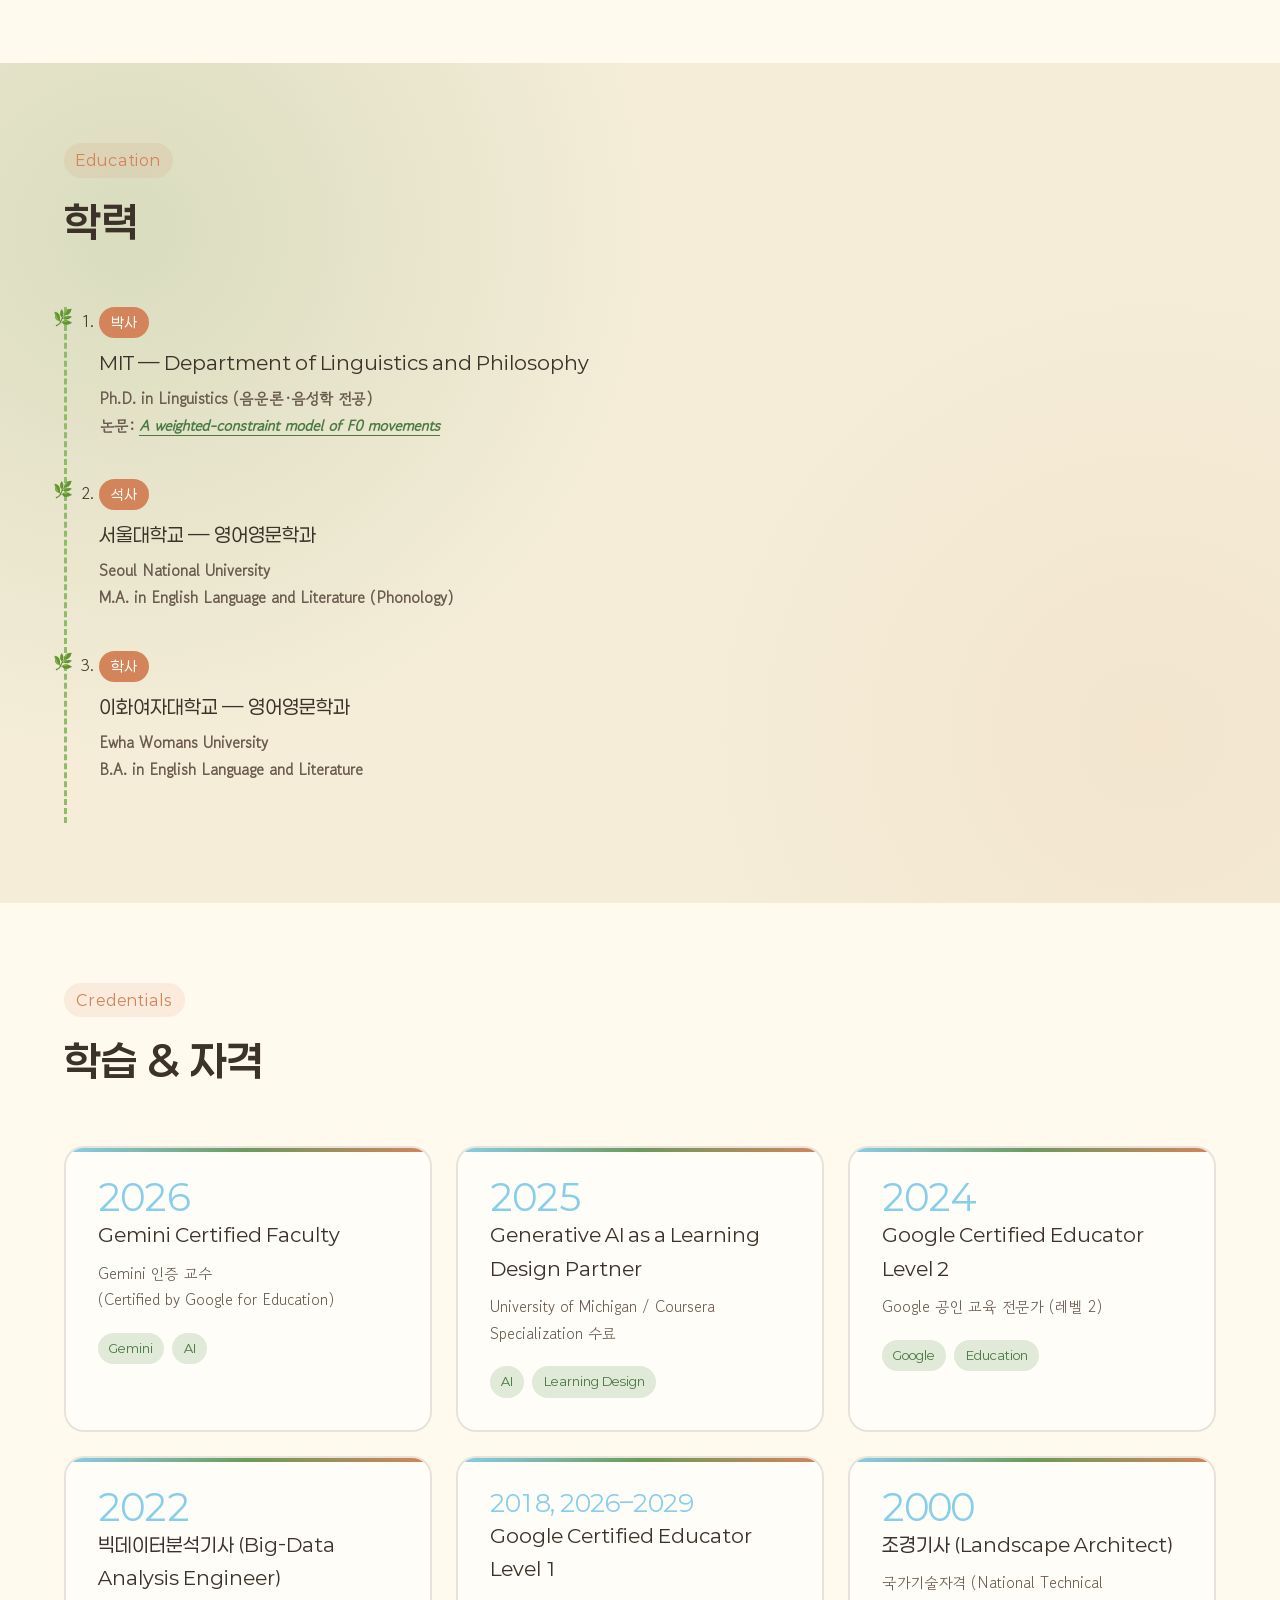
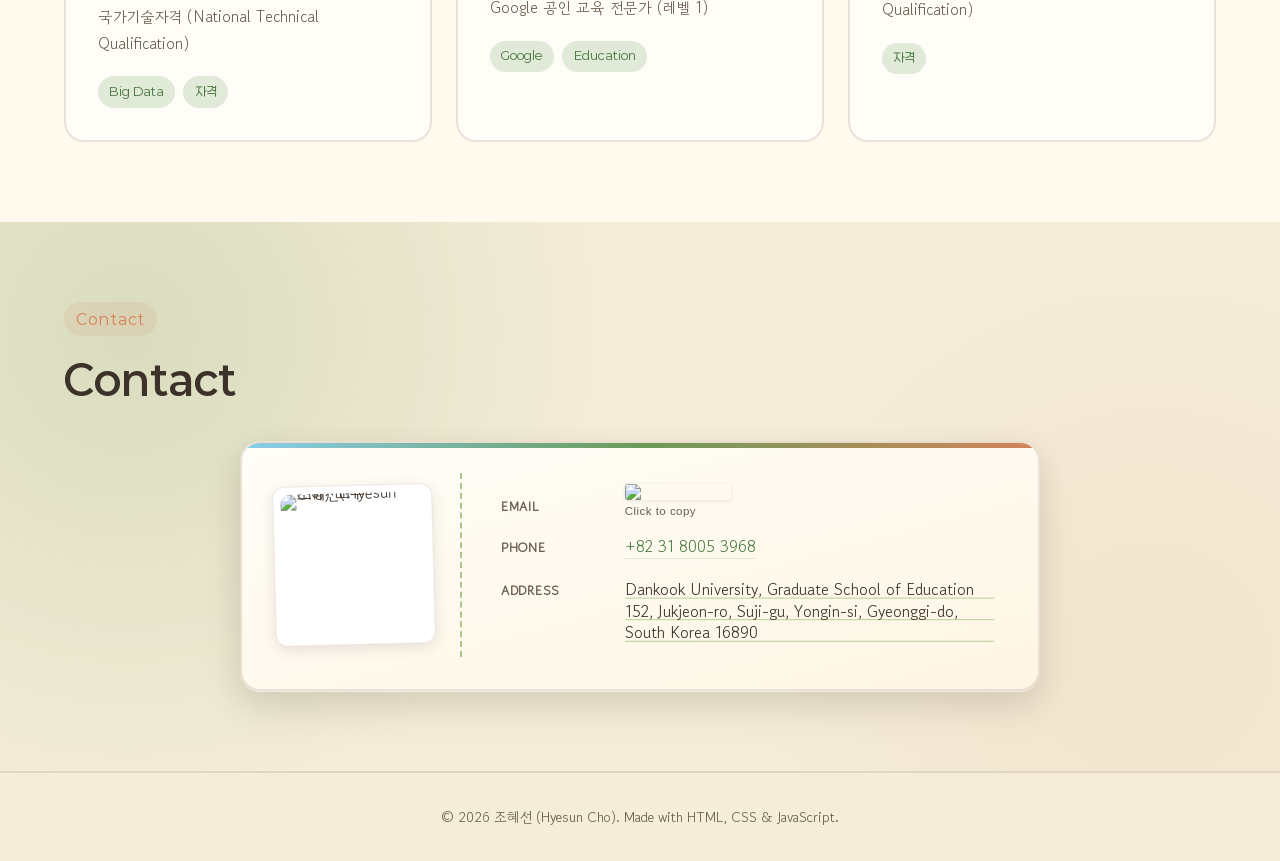
==== commit 6d248570: "첫 화면은 연구 소개부터 시작하고, 지도교수 표기는 뺀다. Co-authored-by: Cursor <cursoragent@cursor.com>" ====
--- a/index.html
+++ b/index.html
@@ -58,7 +58,7 @@
           <span class="hero__subtitle-line" id="heroSubtitle2">음운론·음성학·AI활용 언어학 및 영어교육 연구</span>
         </p>
         <p class="hero__desc" id="heroDesc">
-          MIT에서 언어학 박사(음운론·음성학 전공) 학위를 취득했습니다. 음운론·음성학·형태론의 패턴을 통계 및 기계학습 방법으로 분석하는 데 관심을 두고, 최대 엔트로피 모델과 딥러닝을 이용한 음소배열 규칙, 대규모 언어모델(LLM)의 음운·형태론 추론 능력, 디지털·AI 도구를 활용한 영어교육에 대해 연구하고 있습니다.
+          음운론·음성학·형태론의 패턴을 통계 및 기계학습 방법으로 분석하는 데 관심을 두고, 최대 엔트로피 모델과 딥러닝을 이용한 음소배열 규칙, 대규모 언어모델(LLM)의 음운·형태론 추론 능력, 디지털·AI 도구를 활용한 영어교육에 대해 연구하고 있습니다.
         </p>
         <div class="hero__actions">
           <a href="papers.html" class="btn btn--primary"> Research </a>
@@ -81,7 +81,7 @@
             </p>
             <p>
               <strong>MIT</strong> 언어학과에서 음운론·음성학을 전공하여 박사 학위를 취득했습니다.
-              박사 논문 <a href="https://dspace.mit.edu/handle/1721.1/62312" target="_blank" rel="noopener noreferrer"><em>A weighted-constraint model of F0 movements</em></a>(지도교수: Edward Flemming, Michael Kenstowicz)에서는
+              박사 논문 <a href="https://dspace.mit.edu/handle/1721.1/62312" target="_blank" rel="noopener noreferrer"><em>A weighted-constraint model of F0 movements</em></a>에서는
               비용함수 기반의 가중치 제약 모델로 성조·억양의 음성적 실현을 분석했습니다.
             </p>
             <p>
@@ -112,7 +112,7 @@
             </p>
             <p>
               I received my Ph.D. in Linguistics from <strong>MIT</strong>, specializing in phonology and phonetics.
-              In my dissertation, <a href="https://dspace.mit.edu/handle/1721.1/62312" target="_blank" rel="noopener noreferrer"><em>A weighted-constraint model of F0 movements</em></a> (advisors: Edward Flemming and Michael Kenstowicz),
+              In my dissertation, <a href="https://dspace.mit.edu/handle/1721.1/62312" target="_blank" rel="noopener noreferrer"><em>A weighted-constraint model of F0 movements</em></a>,
               I analyzed the phonetic realization of tone and intonation using a cost-function-based weighted-constraint model.
             </p>
             <p>
@@ -153,8 +153,7 @@
             <h3>MIT — Department of Linguistics and Philosophy</h3>
             <p>
               Ph.D. in Linguistics (음운론·음성학 전공)<br />
-              논문: <a href="https://dspace.mit.edu/handle/1721.1/62312" target="_blank" rel="noopener noreferrer"><em>A weighted-constraint model of F0 movements</em></a><br />
-              지도: Edward Flemming, Michael Kenstowicz
+              논문: <a href="https://dspace.mit.edu/handle/1721.1/62312" target="_blank" rel="noopener noreferrer"><em>A weighted-constraint model of F0 movements</em></a>
             </p>
           </li>
           <li class="timeline__item">
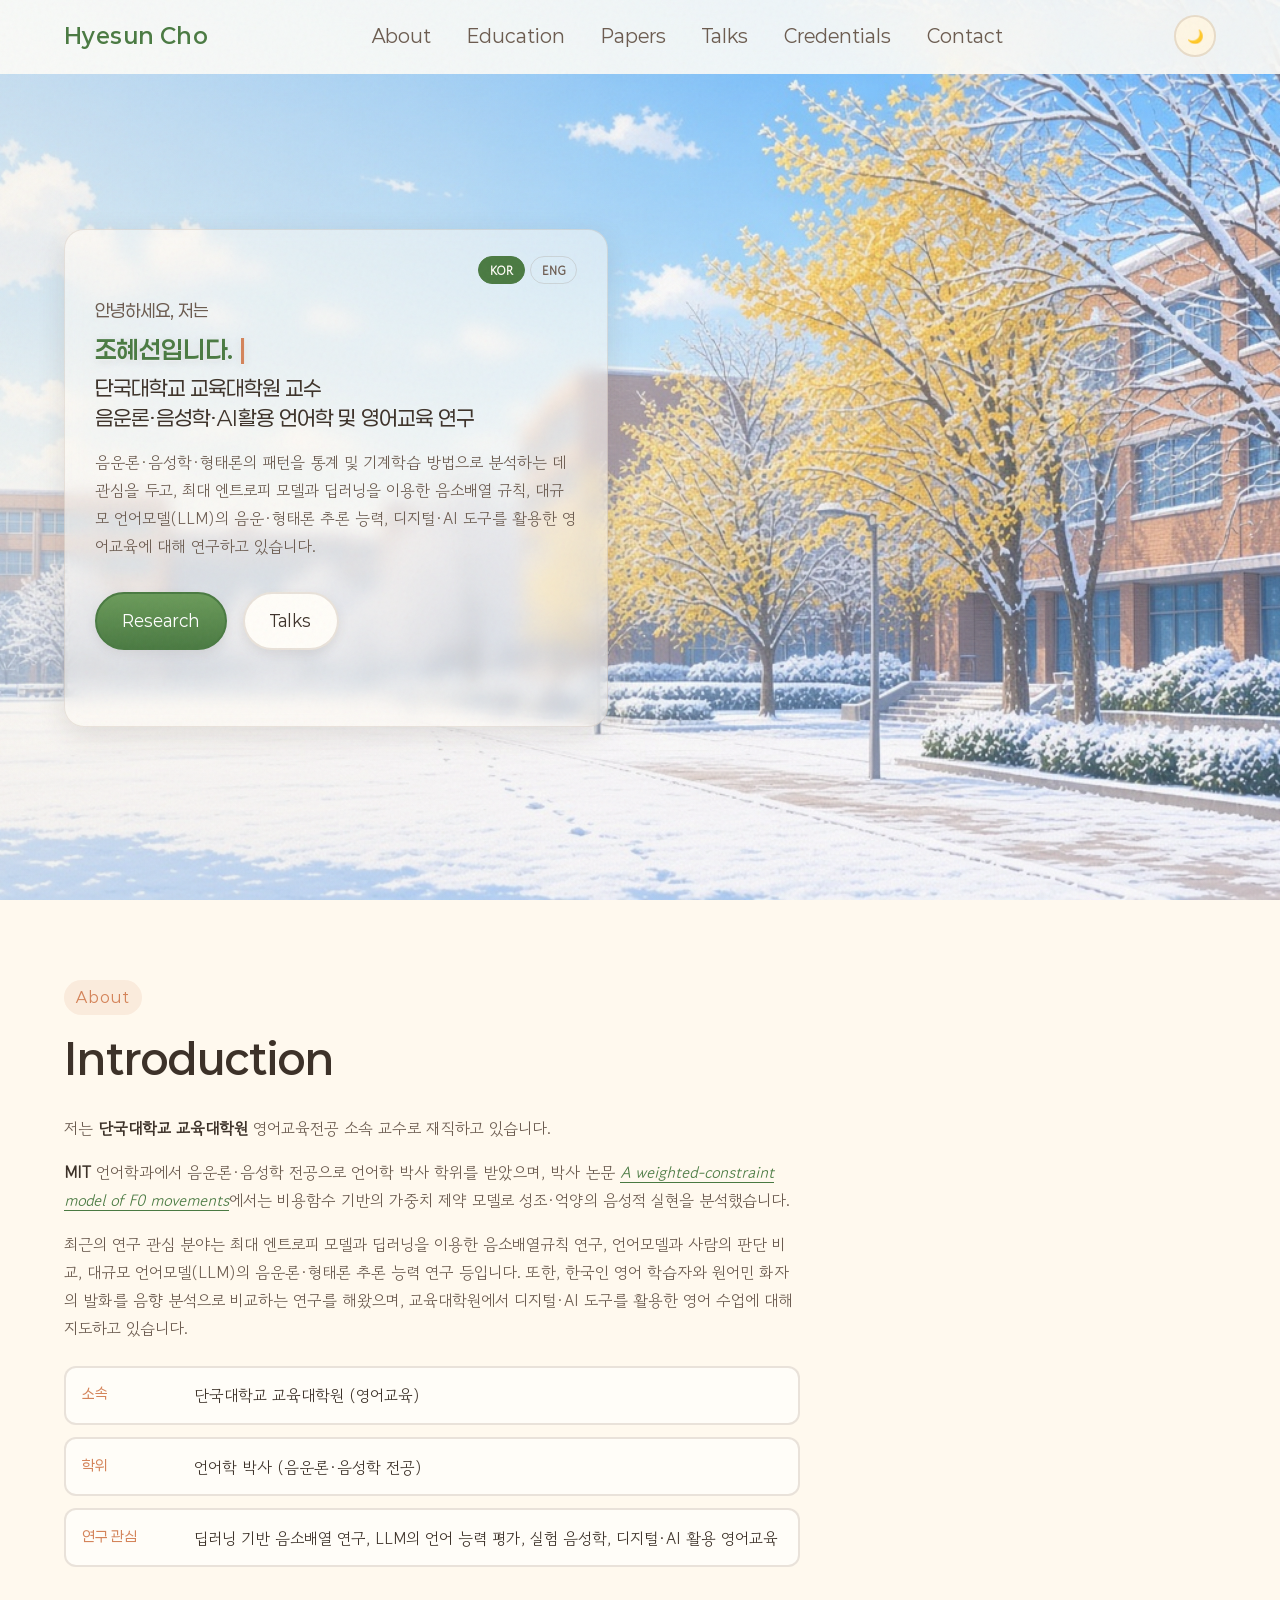
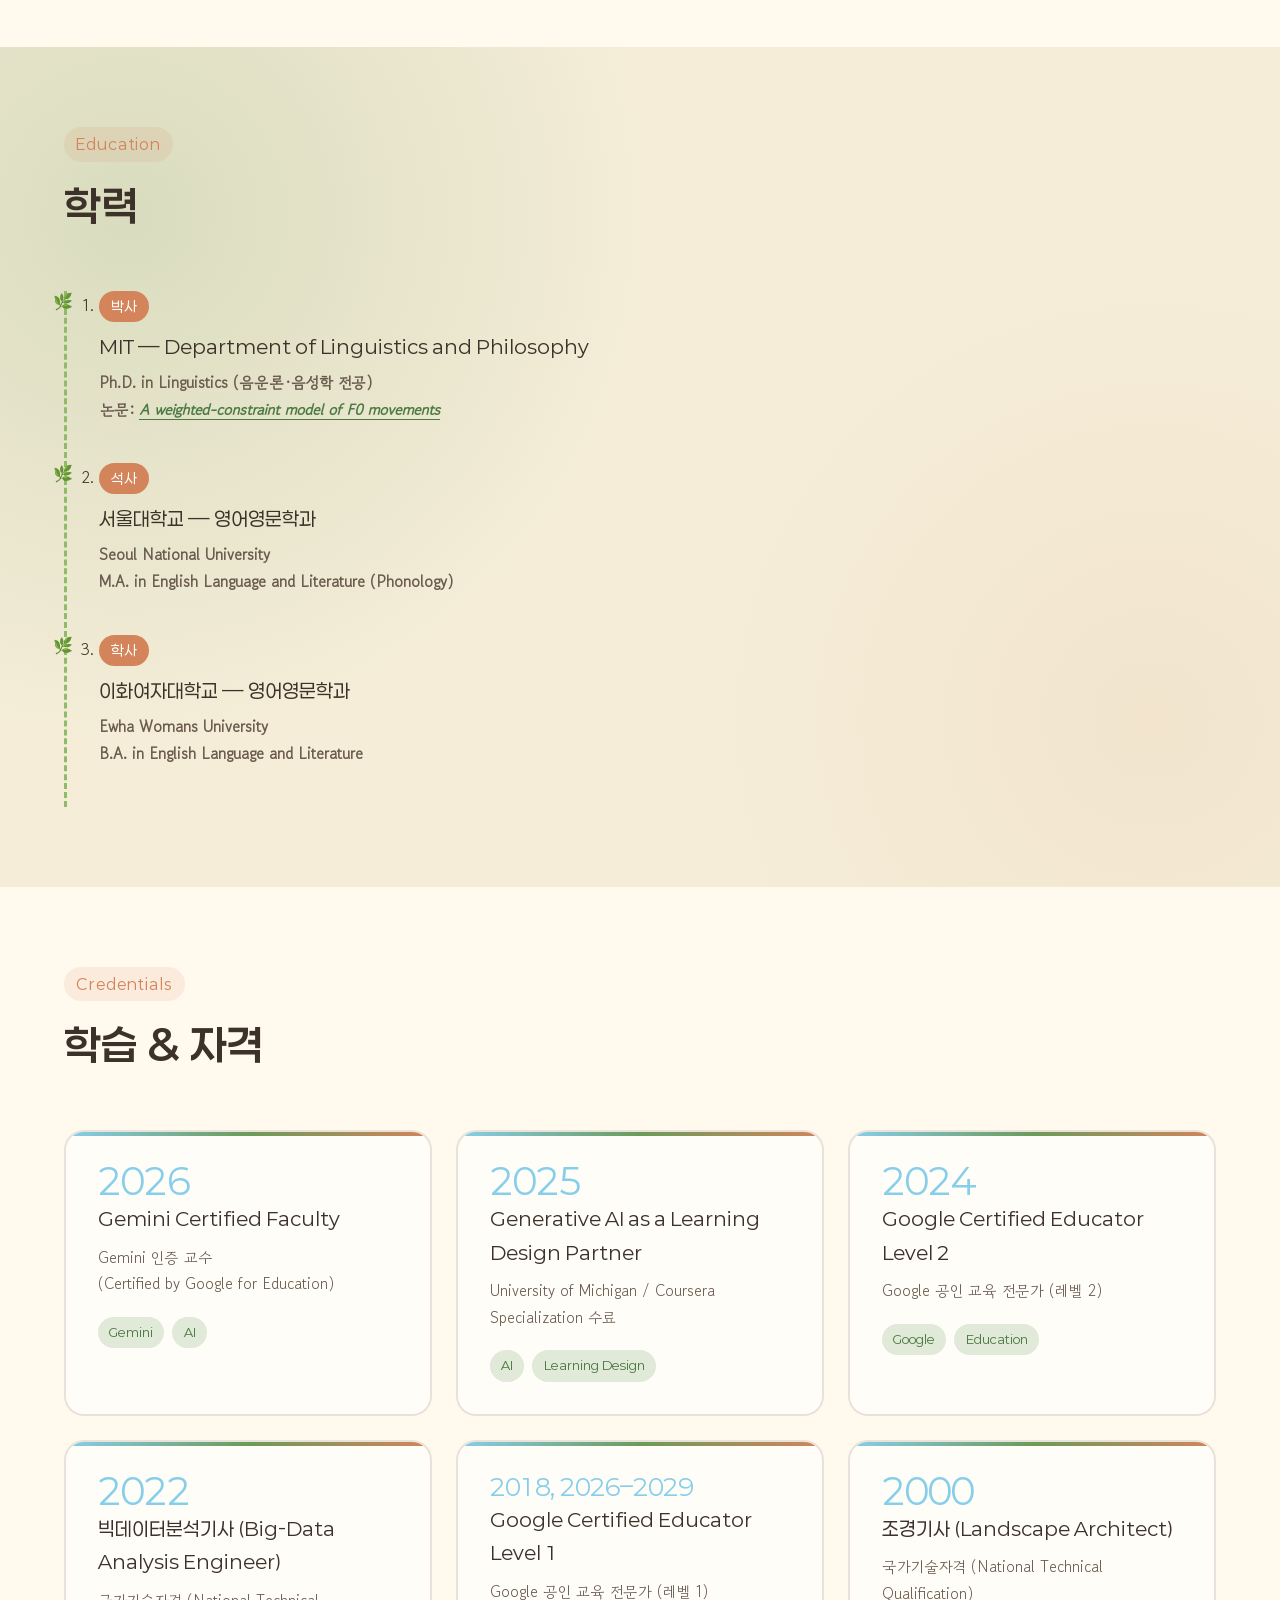
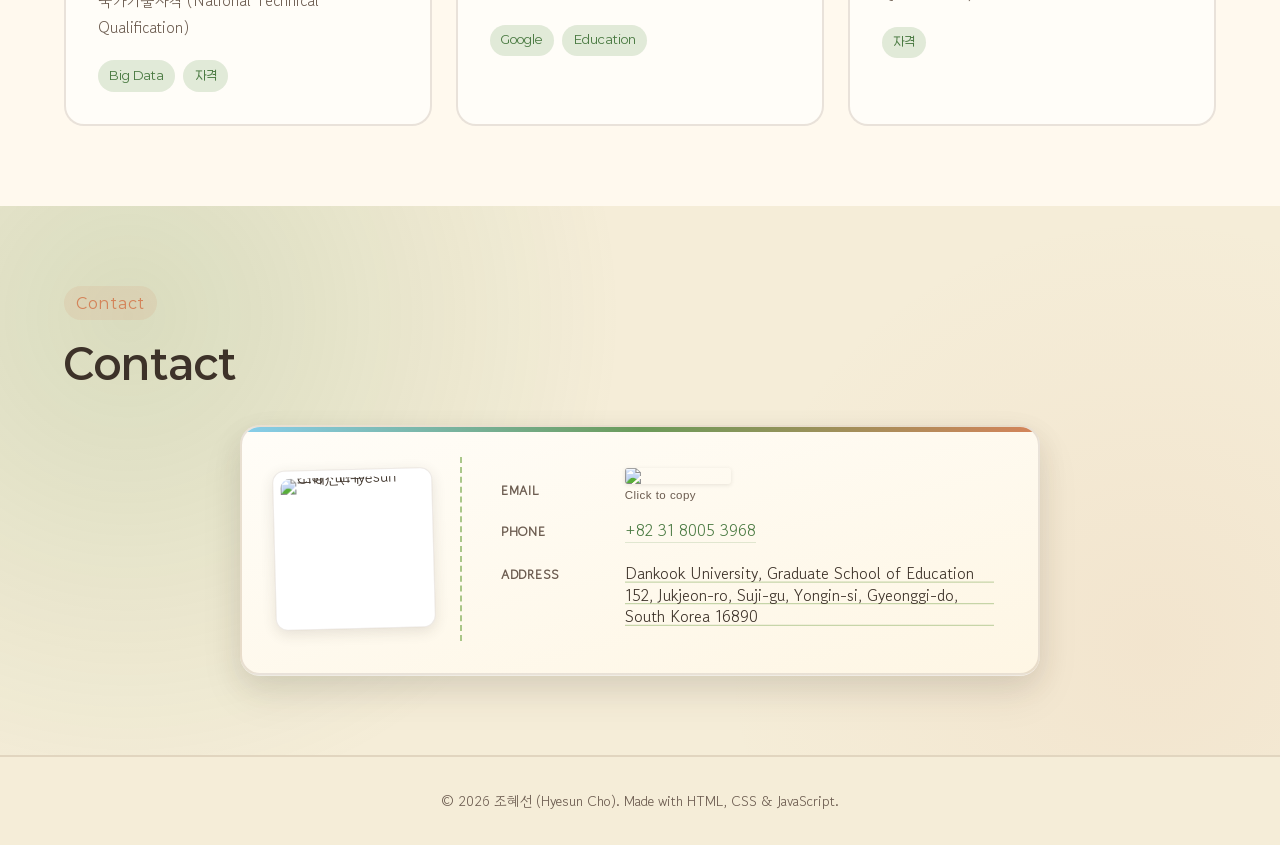
==== commit 3de03bdd: "Introduction 한글·영어 소개글을 다듬어 사이트에 반영한다. Co-authored-by: Cursor <cursoragent@cursor.com>" ====
--- a/index.html
+++ b/index.html
@@ -77,19 +77,16 @@
         <div class="about reveal">
           <div class="about__text" data-about-lang="ko" lang="ko">
             <p>
-              저는 <strong>단국대학교 교육대학원</strong> 영어교육전공 교수로 재직하고 있습니다.
-            </p>
-            <p>
-              <strong>MIT</strong> 언어학과에서 음운론·음성학을 전공하여 박사 학위를 취득했습니다.
-              박사 논문 <a href="https://dspace.mit.edu/handle/1721.1/62312" target="_blank" rel="noopener noreferrer"><em>A weighted-constraint model of F0 movements</em></a>에서는
+              저는 <strong>단국대학교 교육대학원</strong> 영어교육전공 소속 교수로 재직하고 있습니다.
+            </p>
+            <p>
+              <strong>MIT</strong> 언어학과에서 음운론·음성학 전공으로 언어학 박사 학위를 받았으며, 박사 논문
+              <a href="https://dspace.mit.edu/handle/1721.1/62312" target="_blank" rel="noopener noreferrer"><em>A weighted-constraint model of F0 movements</em></a>에서는
               비용함수 기반의 가중치 제약 모델로 성조·억양의 음성적 실현을 분석했습니다.
             </p>
             <p>
-              최근에는 최대 엔트로피 모델과 딥러닝을 이용한 음소배열 연구에 주로 관심을 두고, 모델의 판단을 인간 화자의 판단과 비교하고 있습니다.
-              또한 대규모 언어모델(LLM)의 음운론·형태론 추론 능력을 평가하고 있습니다.
-            </p>
-            <p>
-              음성학 분야에서는 한국인 영어 학습자와 원어민 화자의 발화를 음향 분석으로 비교하는 연구를 해왔습니다. 또한 교육대학원에서 교사들에게 디지털·AI 도구를 영어 수업에 활용하는 방법을 지도하고 있습니다.
+              최근의 연구 관심 분야는 최대 엔트로피 모델과 딥러닝을 이용한 음소배열규칙 연구, 언어모델과 사람의 판단 비교, 대규모 언어모델(LLM)의 음운론·형태론 추론 능력 연구 등입니다.
+              또한, 한국인 영어 학습자와 원어민 화자의 발화를 음향 분석으로 비교하는 연구를 해왔으며, 교육대학원에서 디지털·AI 도구를 활용한 영어 수업에 대해 지도하고 있습니다.
             </p>
             <ul class="about__facts">
               <li>
@@ -116,11 +113,8 @@
               I analyzed the phonetic realization of tone and intonation using a cost-function-based weighted-constraint model.
             </p>
             <p>
-              My recent work focuses on modeling phonotactics with maximum entropy models and deep learning, comparing model judgments with those of human speakers.
-              I also evaluate the phonological and morphological reasoning abilities of large language models (LLMs).
-            </p>
-            <p>
-              In phonetics, I have conducted acoustic analyses of Korean learners' English pronunciation in comparison with that of native speakers. I also teach in-service teachers at the Graduate School of Education how to use digital and AI tools in the English classroom.
+              My recent research interests include modeling phonotactic rules with maximum entropy models and deep learning, comparing the judgments of language models and humans, and studying the phonological and morphological reasoning abilities of large language models (LLMs).
+              I have also conducted acoustic analyses comparing the speech of Korean learners of English with that of native speakers, and I teach about the use of digital and AI tools in English classrooms at the Graduate School of Education.
             </p>
             <ul class="about__facts">
               <li>
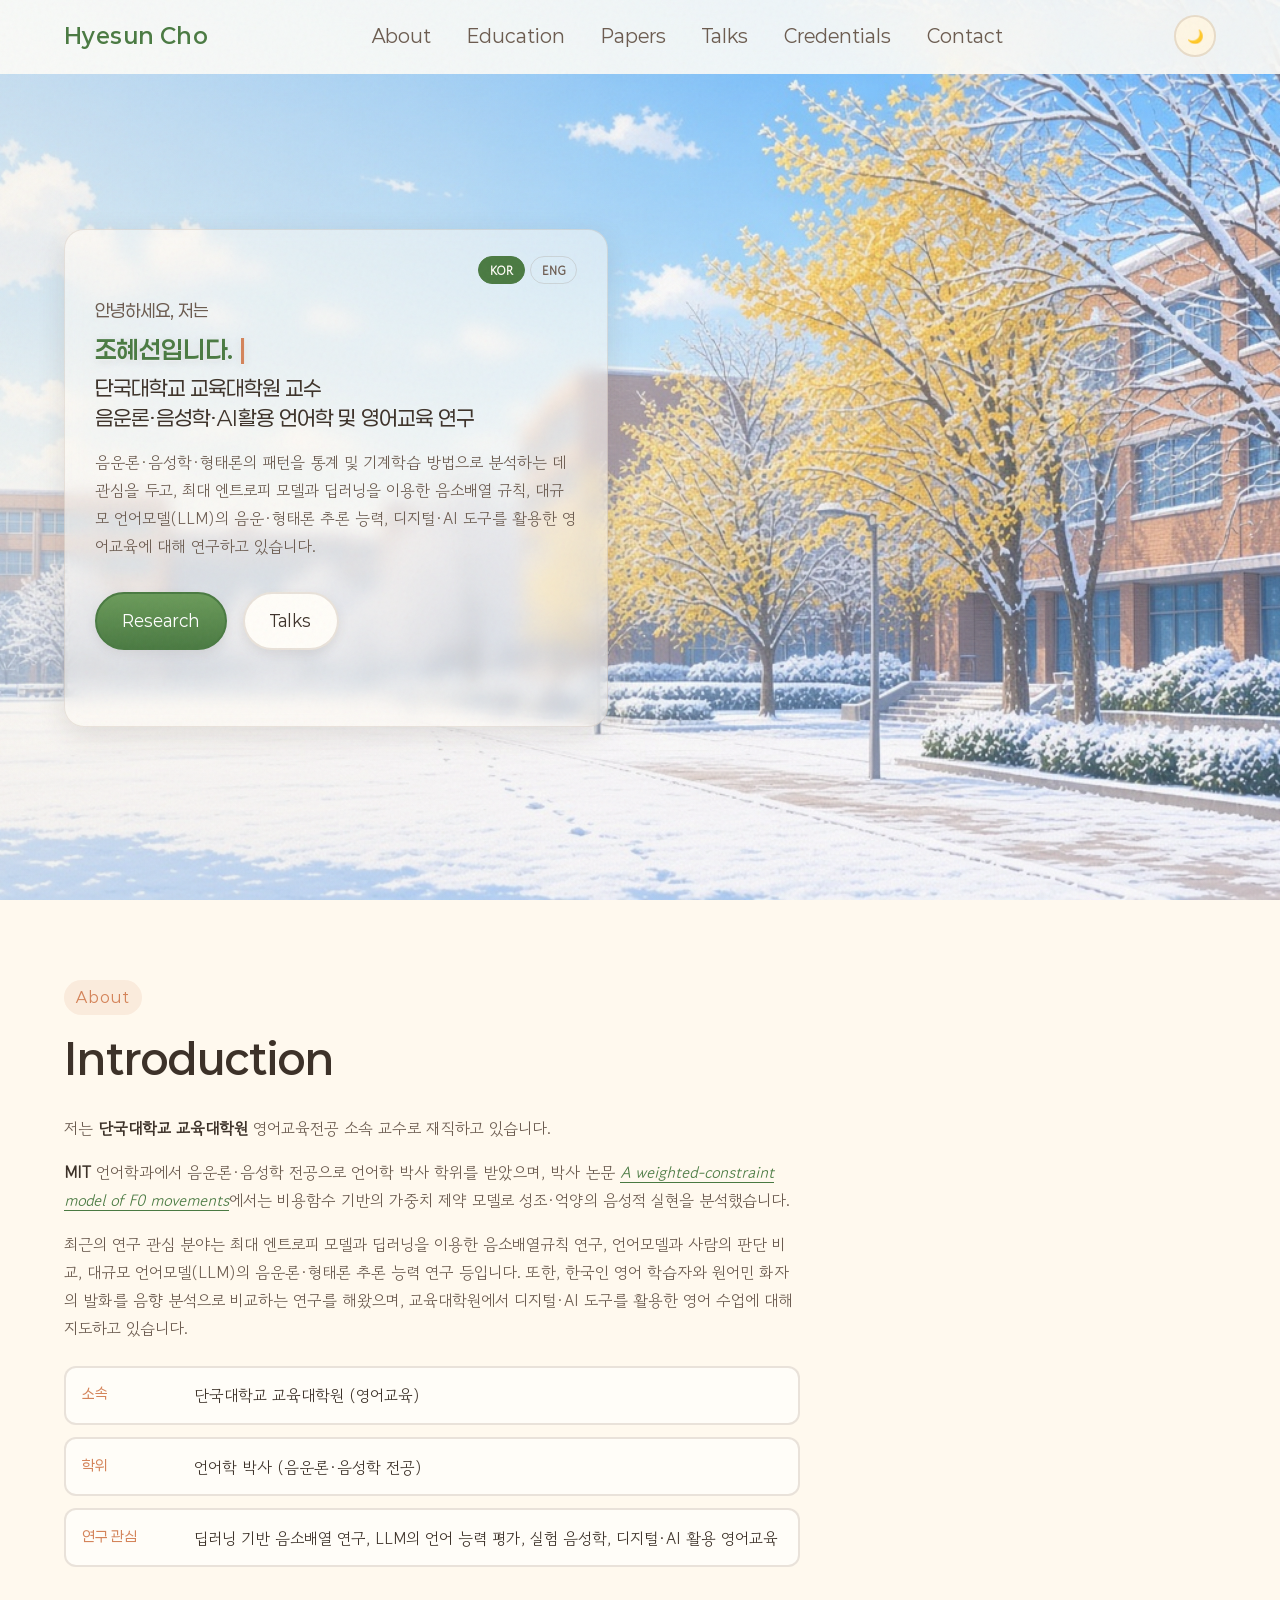
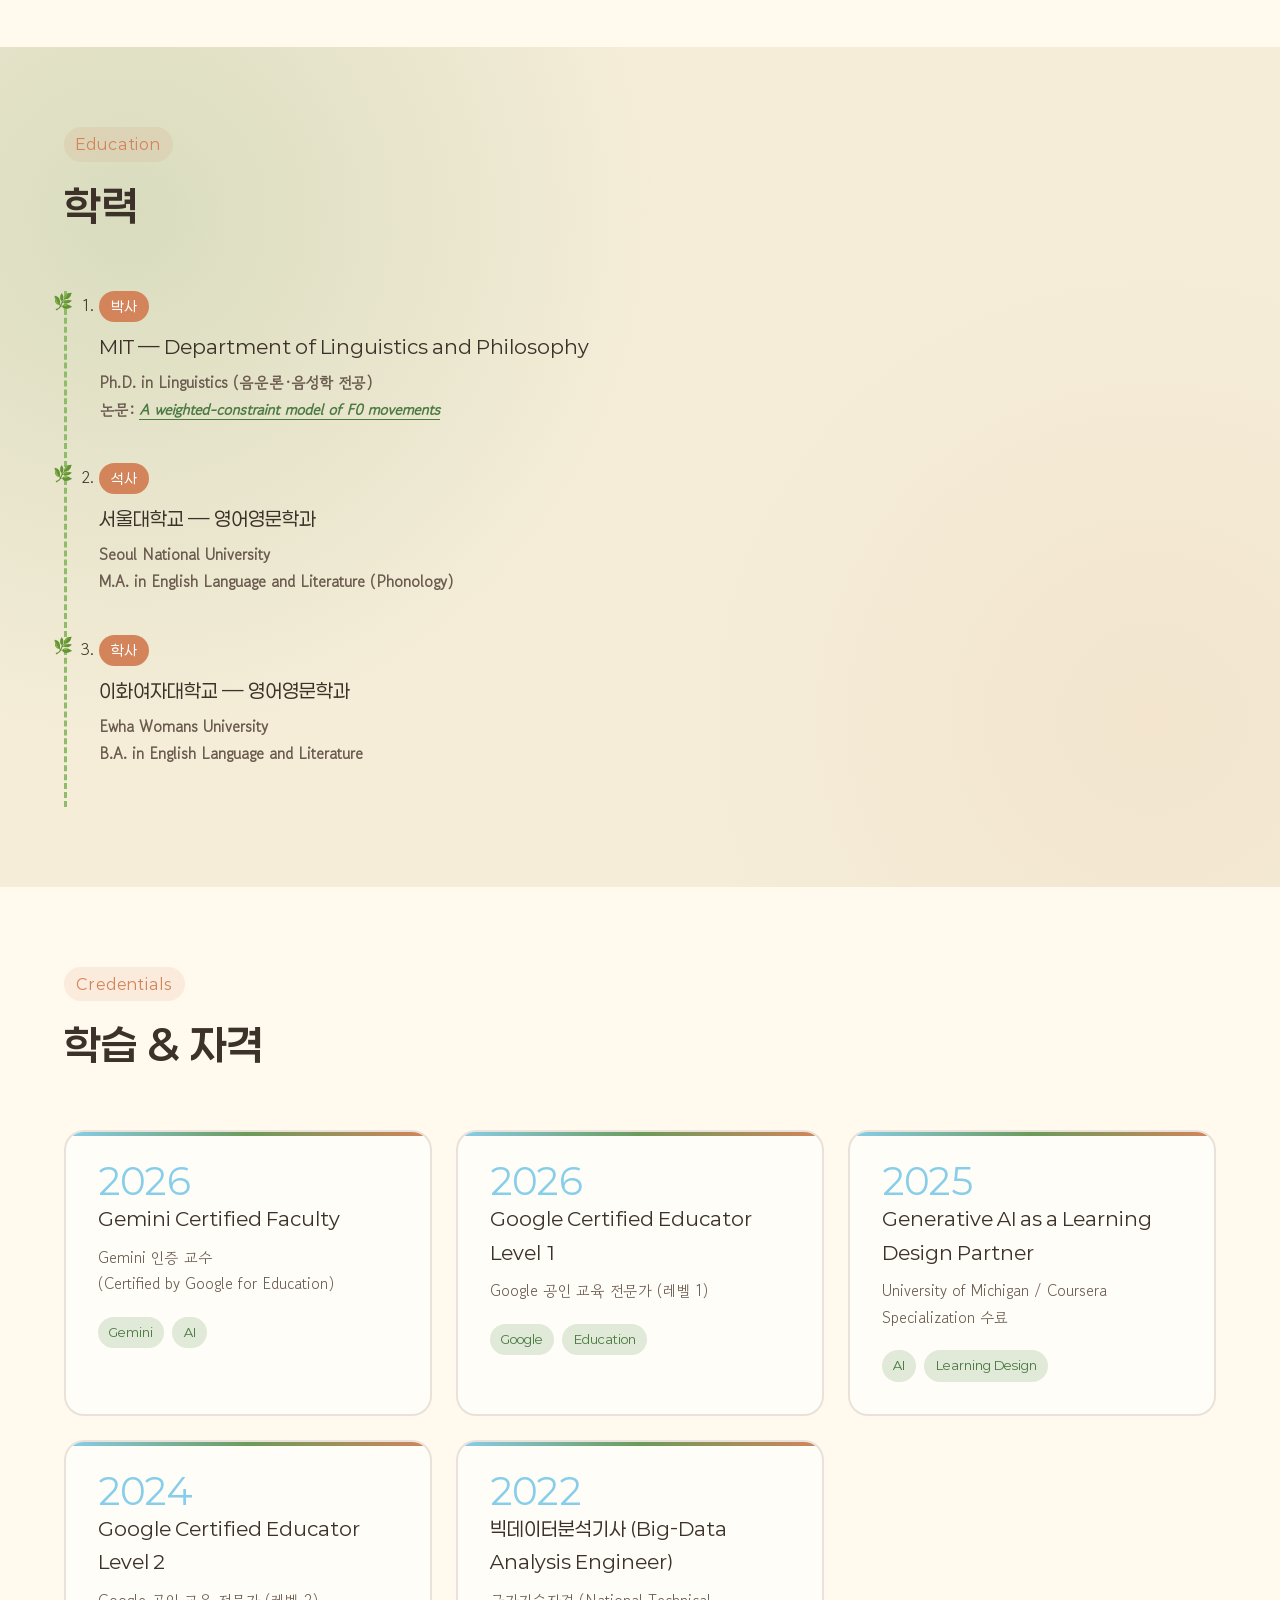
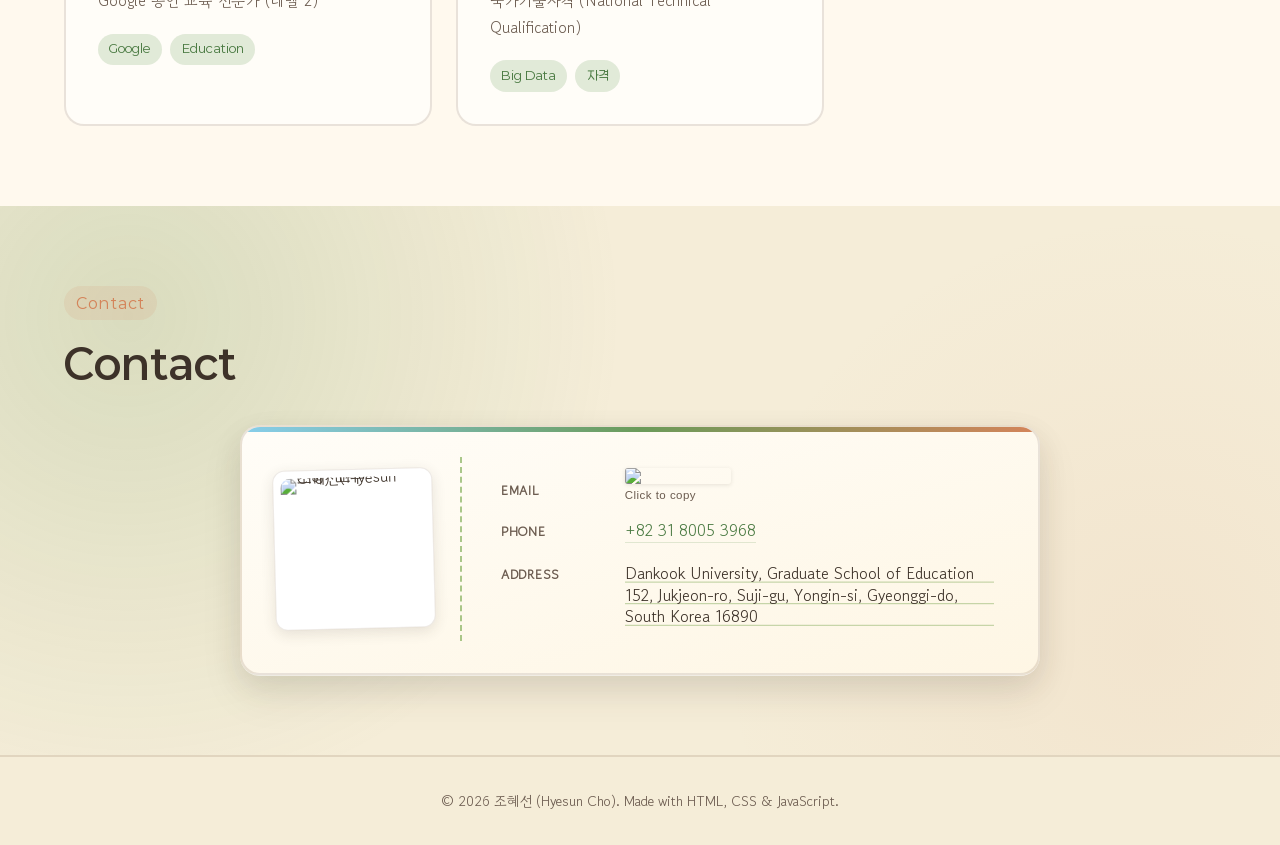
==== commit 9427d3a6: "자격 목록에서 조경기사를 빼고, Google Educator 1급 연도를 맞춘다. Co-authored-by: Cursor <cursoragent@cursor.com>" ====
--- a/index.html
+++ b/index.html
@@ -187,6 +187,15 @@
             </ul>
           </article>
           <article class="project-card" tabindex="0">
+            <span class="project-card__num">2026</span>
+            <h3>Google Certified Educator Level 1</h3>
+            <p>Google 공인 교육 전문가 (레벨 1)</p>
+            <ul class="project-card__tags">
+              <li>Google</li>
+              <li>Education</li>
+            </ul>
+          </article>
+          <article class="project-card" tabindex="0">
             <span class="project-card__num">2025</span>
             <h3>Generative AI as a Learning Design Partner</h3>
             <p>University of Michigan / Coursera Specialization 수료</p>
@@ -210,23 +219,6 @@
             <p>국가기술자격 (National Technical Qualification)</p>
             <ul class="project-card__tags">
               <li>Big Data</li>
-              <li>자격</li>
-            </ul>
-          </article>
-          <article class="project-card" tabindex="0">
-            <span class="project-card__num project-card__num--range">2018, 2026–2029</span>
-            <h3>Google Certified Educator Level 1</h3>
-            <p>Google 공인 교육 전문가 (레벨 1)</p>
-            <ul class="project-card__tags">
-              <li>Google</li>
-              <li>Education</li>
-            </ul>
-          </article>
-          <article class="project-card" tabindex="0">
-            <span class="project-card__num">2000</span>
-            <h3>조경기사 (Landscape Architect)</h3>
-            <p>국가기술자격 (National Technical Qualification)</p>
-            <ul class="project-card__tags">
               <li>자격</li>
             </ul>
           </article>
--- a/style.css
+++ b/style.css
@@ -728,11 +728,6 @@
   margin-bottom: 0.75rem;
 }
 
-.project-card__num--range {
-  font-size: 1.45rem;
-  line-height: 1.2;
-}
-
 [data-theme="dark"] .project-card__num {
   color: var(--color-accent);
 }
